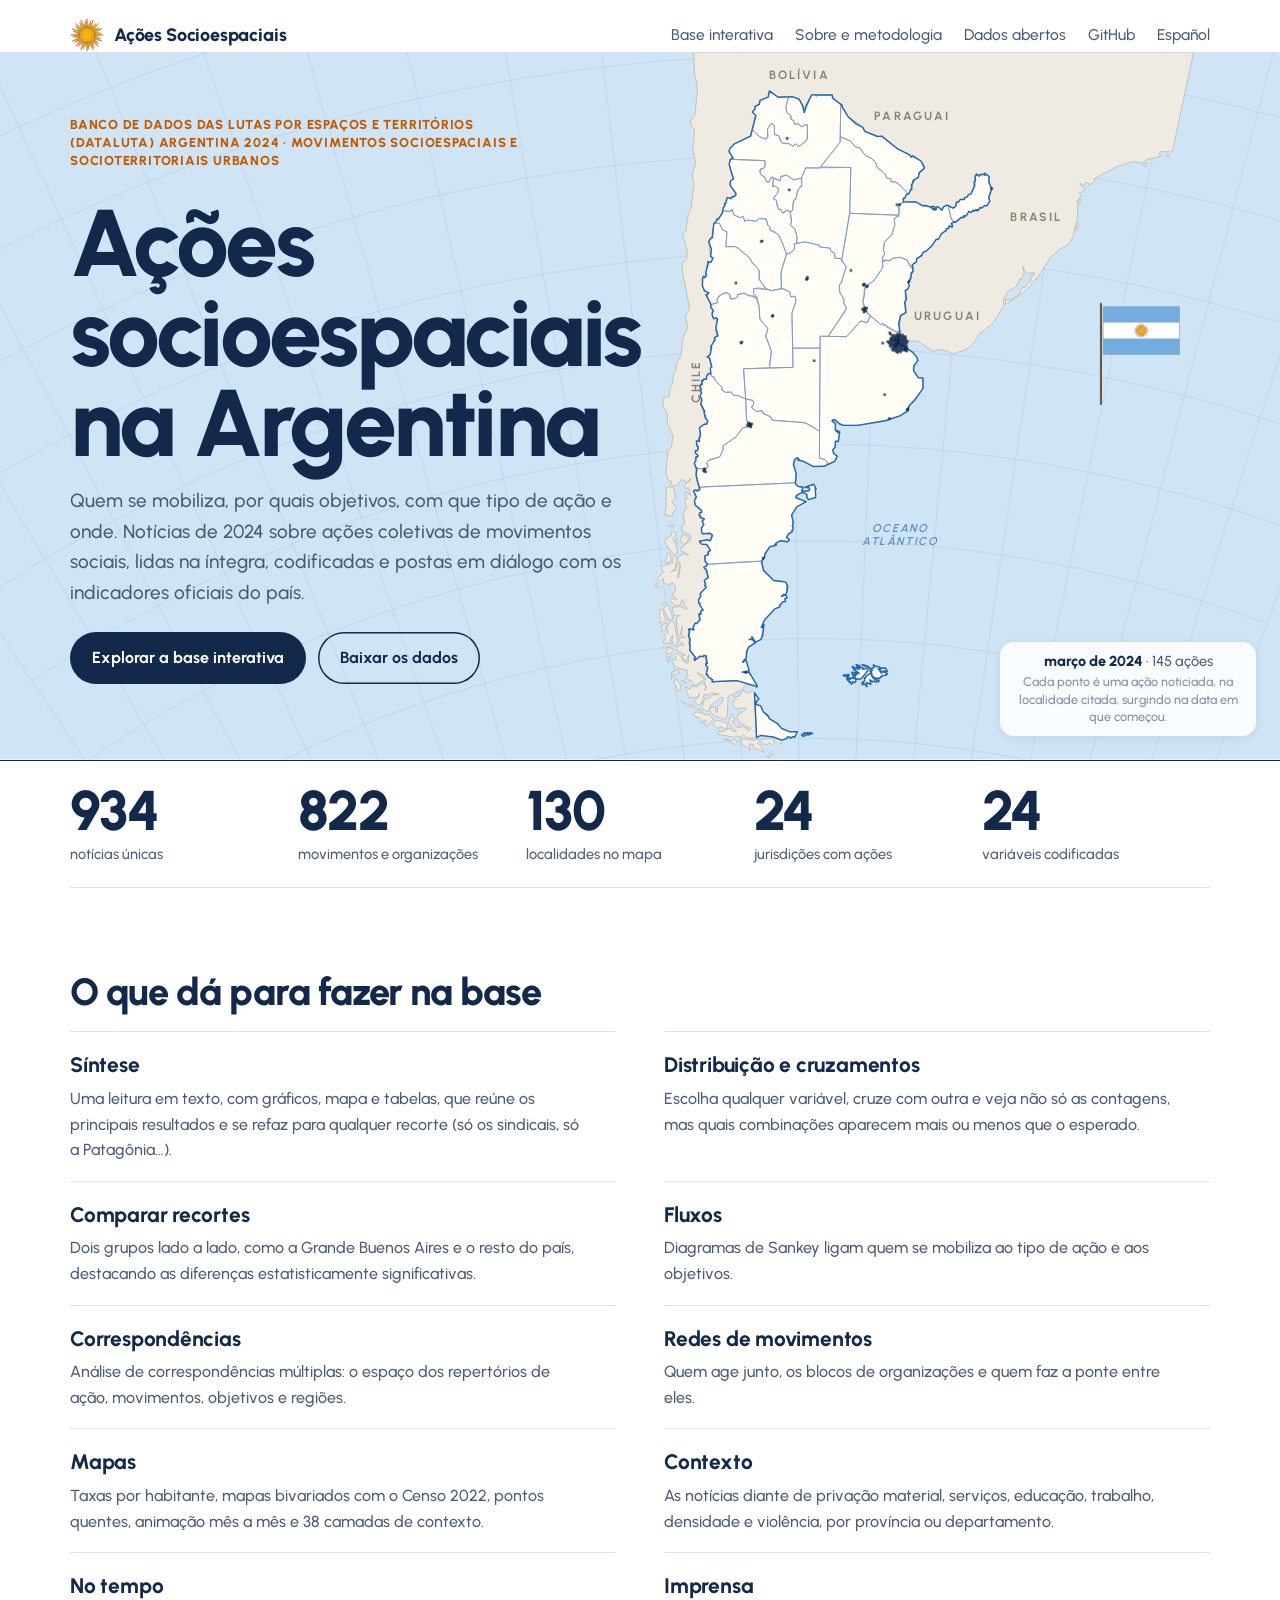
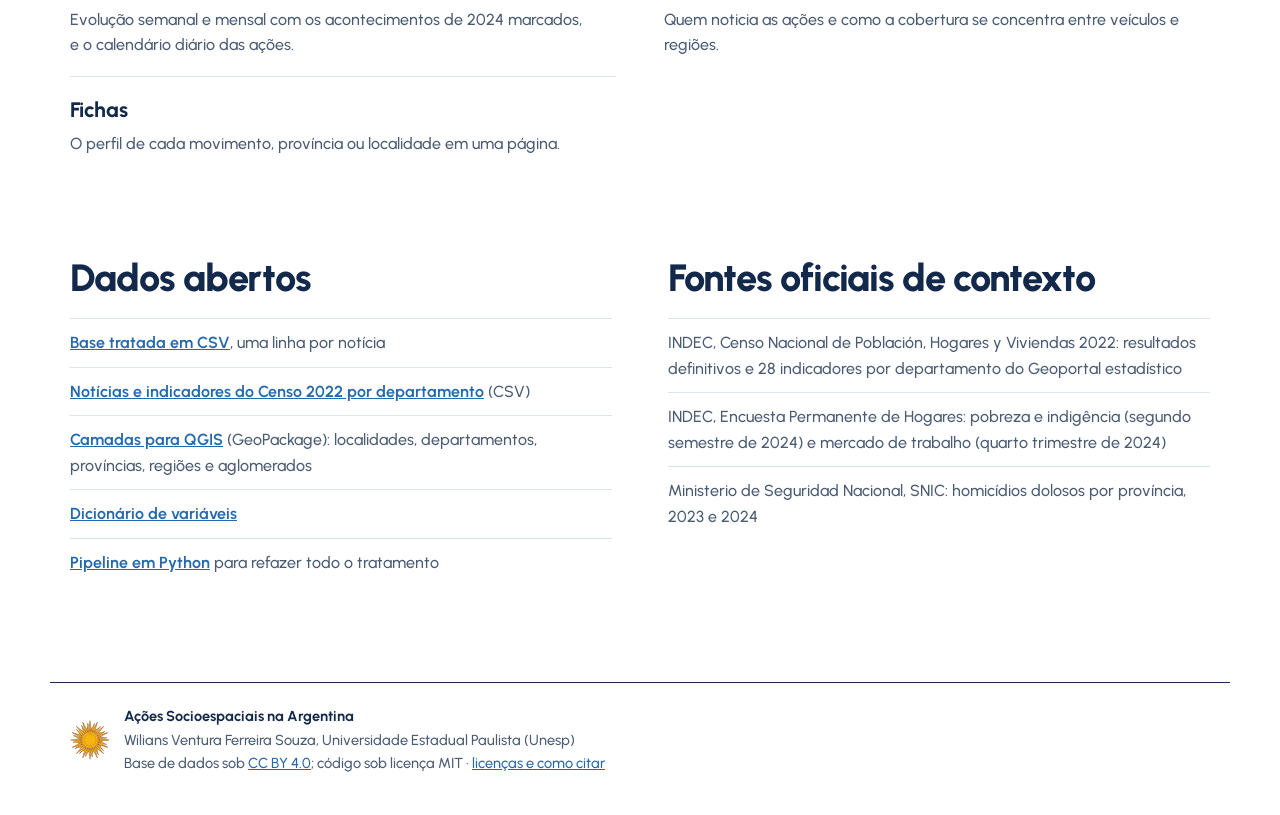
==== index.html @ a336e5ec "Mapa da abertura ocupa todo o cabeçalho da página inicial e perde o gráfico de semanas Co-Authored-B" ====
<!doctype html>
<html lang="pt-BR">
<head>
<meta charset="utf-8">
<meta name="viewport" content="width=device-width, initial-scale=1, viewport-fit=cover">
<title>DATALUTA Argentina 2024 · Ações socioespaciais na Argentina</title>
<link rel="icon" href="data:image/svg+xml,%3Csvg xmlns=%27http://www.w3.org/2000/svg%27 viewBox=%270 0 32 32%27%3E%3Crect width=%2732%27 height=%2732%27 rx=%276%27 fill=%27%2374acdf%27/%3E%3Ccircle cx=%2716%27 cy=%2716%27 r=%277%27 fill=%27%23f6b40e%27 stroke=%27%2385340a%27 stroke-width=%271.5%27/%3E%3C/svg%3E">
<meta name="description" content="Base interativa de notícias sobre ações coletivas de movimentos sociais na Argentina em 2024, com mapas, fluxos, redes e indicadores oficiais do INDEC.">
<meta property="og:title" content="DATALUTA Argentina 2024 · Ações socioespaciais na Argentina">
<meta property="og:description" content="Quem se mobiliza, por quais objetivos, com que tipo de ação e onde: base interativa de notícias de 2024 com mapas e indicadores oficiais.">
<meta property="og:type" content="website">
<link rel="preload" href="assets/fonts/urbanist-latin-wght-normal.woff2" as="font" type="font/woff2" crossorigin>
<link rel="stylesheet" href="assets/css/fontes.css?v=20261030d">
<link rel="stylesheet" href="assets/css/inicio.css?v=20261030d">
<link rel="stylesheet" href="assets/css/mapa-entrada.css?v=20261030d">
<script src="assets/js/mapa-entrada.js?v=20261030d" defer></script>
</head>
<body>
<svg width="0" height="0" style="position:absolute" aria-hidden="true"><symbol id="sol" viewBox="-28 -28 56 56"><g fill="#f6b40e" stroke="#85340a" stroke-width=".6" stroke-linejoin="round"><path d="M-1.69 -12.38L0.00 -27.00L1.69 -12.38ZM3.17 -12.09L10.33 -24.94L6.31 -10.79ZM7.56 -9.96L19.09 -19.09L9.96 -7.56ZM10.79 -6.31L24.94 -10.33L12.09 -3.17ZM12.38 -1.69L27.00 0.00L12.38 1.69ZM12.09 3.17L24.94 10.33L10.79 6.31ZM9.96 7.56L19.09 19.09L7.56 9.96ZM6.31 10.79L10.33 24.94L3.17 12.09ZM1.69 12.38L0.00 27.00L-1.69 12.38ZM-3.17 12.09L-10.33 24.94L-6.31 10.79ZM-7.56 9.96L-19.09 19.09L-9.96 7.56ZM-10.79 6.31L-24.94 10.33L-12.09 3.17ZM-12.38 1.69L-27.00 0.00L-12.38 -1.69ZM-12.09 -3.17L-24.94 -10.33L-10.79 -6.31ZM-9.96 -7.56L-19.09 -19.09L-7.56 -9.96ZM-6.31 -10.79L-10.33 -24.94L-3.17 -12.09Z"/><path d="M1.08 -12.45C0.45 -16.99 6.22 -19.01 6.09 -23.22C6.27 -17.94 2.33 -15.83 3.77 -11.92ZM5.76 -11.09C6.92 -15.53 13.02 -15.18 14.51 -19.12C12.66 -14.17 8.21 -13.73 8.04 -9.57ZM9.57 -8.04C12.33 -11.70 17.84 -9.04 20.72 -12.11C17.12 -8.25 12.84 -9.54 11.09 -5.76ZM11.92 -3.77C15.87 -6.09 19.94 -1.53 23.78 -3.26C18.97 -1.07 15.52 -3.90 12.45 -1.08ZM12.45 1.08C16.99 0.45 19.01 6.22 23.22 6.09C17.94 6.27 15.83 2.33 11.92 3.77ZM11.09 5.76C15.53 6.92 15.18 13.02 19.12 14.51C14.17 12.66 13.73 8.21 9.57 8.04ZM8.04 9.57C11.70 12.33 9.04 17.84 12.11 20.72C8.25 17.12 9.54 12.84 5.76 11.09ZM3.77 11.92C6.09 15.87 1.53 19.94 3.26 23.78C1.07 18.97 3.90 15.52 1.08 12.45ZM-1.08 12.45C-0.45 16.99 -6.22 19.01 -6.09 23.22C-6.27 17.94 -2.33 15.83 -3.77 11.92ZM-5.76 11.09C-6.92 15.53 -13.02 15.18 -14.51 19.12C-12.66 14.17 -8.21 13.73 -8.04 9.57ZM-9.57 8.04C-12.33 11.70 -17.84 9.04 -20.72 12.11C-17.12 8.25 -12.84 9.54 -11.09 5.76ZM-11.92 3.77C-15.87 6.09 -19.94 1.53 -23.78 3.26C-18.97 1.07 -15.52 3.90 -12.45 1.08ZM-12.45 -1.08C-16.99 -0.45 -19.01 -6.22 -23.22 -6.09C-17.94 -6.27 -15.83 -2.33 -11.92 -3.77ZM-11.09 -5.76C-15.53 -6.92 -15.18 -13.02 -19.12 -14.51C-14.17 -12.66 -13.73 -8.21 -9.57 -8.04ZM-8.04 -9.57C-11.70 -12.33 -9.04 -17.84 -12.11 -20.72C-8.25 -17.12 -9.54 -12.84 -5.76 -11.09ZM-3.77 -11.92C-6.09 -15.87 -1.53 -19.94 -3.26 -23.78C-1.07 -18.97 -3.90 -15.52 -1.08 -12.45Z"/><circle r="11.5"/></g><circle r="8.4" fill="none" stroke="#85340a" stroke-width=".5" opacity=".55"/></symbol></svg>

<nav class="topo" aria-label="Navegação principal">
  <a class="marca" href="./"><svg viewBox="-28 -28 56 56" aria-hidden="true"><use href="#sol" x="-28" y="-28" width="56" height="56"/></svg><span>Ações Socioespaciais</span></a>
  <div class="links">
    <a href="base/">Base interativa</a>
    <a href="sobre/">Sobre e metodologia</a>
    <a href="#dados">Dados abertos</a>
    <a href="https://github.com/wiliansventura98-collab/site-acoes">GitHub</a>
    <a href="es/" hreflang="es" lang="es">Español</a>
  </div>
</nav>

<header class="abertura">
 <div class="abertura-in">
  <div class="abertura-txt">
    <p class="kicker-dl">Banco de Dados das Lutas por Espaços e Territórios (DATALUTA) Argentina 2024 · Movimentos Socioespaciais e Socioterritoriais Urbanos</p>
    <h1>Ações socioespaciais na Argentina</h1>
    <p class="lede">Quem se mobiliza, por quais objetivos, com que tipo de ação e onde. Notícias de 2024 sobre ações coletivas de movimentos sociais, lidas na íntegra, codificadas e postas em diálogo com os indicadores oficiais do país.</p>
    <div class="acoes">
      <a class="cta" href="base/">Explorar a base interativa</a>
      <a class="cta sec" href="#dados">Baixar os dados</a>
    </div>
  </div>
  <figure class="mapa-entrada" data-entrada="dados/entrada.json" data-duracao="8000" data-fundo>
    <figcaption>Cada ponto é uma ação noticiada, na localidade citada, surgindo na data em que começou.</figcaption>
  </figure>
 </div>
</header>

<main>
  <section class="numeros" aria-label="A base em números">
    <div><b data-k="unicas">934</b><span>notícias únicas</span></div>
    <div><b data-k="movimentos">822</b><span>movimentos e organizações</span></div>
    <div><b data-k="localidades">130</b><span>localidades no mapa</span></div>
    <div><b data-k="provincias">24</b><span>jurisdições com ações</span></div>
    <div><b data-k="variaveis">22</b><span>variáveis codificadas</span></div>
  </section>

  <section class="recursos">
    <h2>O que dá para fazer na base</h2>
    <ul>
      <li><a href="base/#sintese">Síntese</a><p>Uma leitura em texto, com gráficos, mapa e tabelas, que reúne os principais resultados e se refaz para qualquer recorte (só os sindicais, só a Patagônia…).</p></li>
      <li><a href="base/#distribuicao">Distribuição e cruzamentos</a><p>Escolha qualquer variável, cruze com outra e veja não só as contagens, mas quais combinações aparecem mais ou menos que o esperado.</p></li>
      <li><a href="base/#comparar">Comparar recortes</a><p>Dois grupos lado a lado, como a Grande Buenos Aires e o resto do país, destacando as diferenças estatisticamente significativas.</p></li>
      <li><a href="base/#fluxos">Fluxos</a><p>Diagramas de Sankey ligam quem se mobiliza ao tipo de ação e aos objetivos.</p></li>
      <li><a href="base/#correspondencias">Correspondências</a><p>Análise de correspondências múltiplas: o espaço dos repertórios de ação, movimentos, objetivos e regiões.</p></li>
      <li><a href="base/#redes">Redes de movimentos</a><p>Quem age junto, os blocos de organizações e quem faz a ponte entre eles.</p></li>
      <li><a href="base/#mapa">Mapas</a><p>Taxas por habitante, mapas bivariados com o Censo 2022, pontos quentes, animação mês a mês e 38 camadas de contexto.</p></li>
      <li><a href="base/#contexto">Contexto</a><p>As notícias diante de privação material, serviços, educação, trabalho, densidade e violência, por província ou departamento.</p></li>
      <li><a href="base/#tempo">No tempo</a><p>Evolução semanal e mensal com os acontecimentos de 2024 marcados, e o calendário diário das ações.</p></li>
      <li><a href="base/#imprensa">Imprensa</a><p>Quem noticia as ações e como a cobertura se concentra entre veículos e regiões.</p></li>
      <li><a href="base/#fichas">Fichas</a><p>O perfil de cada movimento, província ou localidade em uma página.</p></li>
    </ul>
  </section>

  <section class="duas" id="dados">
    <div>
      <h2>Dados abertos</h2>
      <ul class="lista">
        <li><a href="dados/acoes_2024.csv">Base tratada em CSV</a>, uma linha por notícia</li>
        <li><a href="dados/contexto_censo2022_departamentos.csv">Notícias e indicadores do Censo 2022 por departamento</a> (CSV)</li>
        <li><a href="dados/camadas/acoes_2024.gpkg">Camadas para QGIS</a> (GeoPackage): localidades, departamentos, províncias, regiões e aglomerados</li>
        <li><a href="https://github.com/wiliansventura98-collab/site-acoes/blob/main/dados/dicionario.md">Dicionário de variáveis</a></li>
        <li><a href="https://github.com/wiliansventura98-collab/site-acoes/tree/main/pipeline">Pipeline em Python</a> para refazer todo o tratamento</li>
      </ul>
    </div>
    <div>
      <h2>Fontes oficiais de contexto</h2>
      <ul class="lista">
        <li>INDEC, Censo Nacional de Población, Hogares y Viviendas 2022: resultados definitivos e 28 indicadores por departamento do Geoportal estadístico</li>
        <li>INDEC, Encuesta Permanente de Hogares: pobreza e indigência (segundo semestre de 2024) e mercado de trabalho (quarto trimestre de 2024)</li>
        <li>Ministerio de Seguridad Nacional, SNIC: homicídios dolosos por província, 2023 e 2024</li>
      </ul>
    </div>
  </section>
</main>

<footer class="rodape">
  <svg viewBox="-28 -28 56 56" aria-hidden="true"><use href="#sol" x="-28" y="-28" width="56" height="56"/></svg>
  <p><b>Ações Socioespaciais na Argentina</b><br>Wilians Ventura Ferreira Souza, Universidade Estadual Paulista (Unesp)<br>Base de dados sob <a href="https://creativecommons.org/licenses/by/4.0/deed.pt-br" rel="license">CC BY 4.0</a>; código sob licença MIT · <a href="https://github.com/wiliansventura98-collab/site-acoes/blob/main/LICENCAS.md">licenças e como citar</a></p>
</footer>
<script>
fetch('dados/resumo.json',{cache:'no-cache'}).then(r=>r.ok?r.json():null).then(d=>{ if(!d) return;
  document.querySelectorAll('[data-k]').forEach(b=>{ const v=d[b.dataset.k]; if(v!=null) b.textContent=Number(v).toLocaleString('pt-BR'); }); }).catch(()=>{});
</script>
</body>
</html>
---- assets/css/fontes.css ----
/* Urbanist (Corey Hu, 2021), variável em peso (100–900). SIL Open Font License 1.1: assets/fonts/OFL-Urbanist.txt */
@font-face{font-family:"Urbanist";font-style:normal;font-display:swap;font-weight:100 900;
  src:url(../fonts/urbanist-latin-wght-normal.woff2) format("woff2-variations"),url(../fonts/urbanist-latin-wght-normal.woff2) format("woff2");
  unicode-range:U+0000-00FF,U+0131,U+0152-0153,U+02BB-02BC,U+02C6,U+02DA,U+02DC,U+0304,U+0308,U+0329,U+2000-206F,U+20AC,U+2122,U+2191,U+2193,U+2212,U+2215,U+FEFF,U+FFFD}
@font-face{font-family:"Urbanist";font-style:normal;font-display:swap;font-weight:100 900;
  src:url(../fonts/urbanist-latin-ext-wght-normal.woff2) format("woff2-variations"),url(../fonts/urbanist-latin-ext-wght-normal.woff2) format("woff2");
  unicode-range:U+0100-02BA,U+02BD-02C5,U+02C7-02CC,U+02CE-02D7,U+02DD-02FF,U+0304,U+0308,U+0329,U+1D00-1DBF,U+1E00-1E9F,U+1EF2-1EFF,U+2020,U+20A0-20AB,U+20AD-20C0,U+2113,U+2C60-2C7F,U+A720-A7FF}
---- assets/css/inicio.css ----
/* Página inicial · Ações Socioespaciais na Argentina
   Fundo branco, tipografia Urbanist e um mapa animado das ações
   (assets/js/mapa-entrada.js), que se preenche ao longo de 2024. */
:root{
  --papel:#ffffff; --nevoa:#f1f6fb; --tinta:#13294b; --tinta-2:#4a5b74; --tinta-3:#7c8aa0; --regua:#dbe5ef;
  --celeste:#6cace4; --celeste-f:#2569ad; --sol:#f2a900;
  --f:"Urbanist","Helvetica Neue",Arial,sans-serif;
  color-scheme:light;
}
*{box-sizing:border-box}
body{margin:0;background:var(--papel);color:var(--tinta);font-family:var(--f);font-size:17.5px;line-height:1.6;font-weight:500;-webkit-font-smoothing:antialiased}
a{color:var(--celeste-f)}
a:focus-visible{outline:2px solid var(--celeste-f);outline-offset:3px;border-radius:2px}
.lim{max-width:1180px;margin:0 auto}

/* navegação */
.topo{max-width:1180px;margin:0 auto;display:flex;flex-wrap:wrap;gap:10px 28px;align-items:center;justify-content:space-between;
  padding:18px max(20px,env(safe-area-inset-right,0px)) 0 max(20px,env(safe-area-inset-left,0px))}
.marca{display:flex;align-items:center;gap:10px;text-decoration:none;color:var(--tinta);font-weight:800;font-size:18px;letter-spacing:-.01em}
.marca svg{width:34px;height:34px}
.links{display:flex;gap:22px;font-size:15.5px}
.links a{color:var(--tinta-2);text-decoration:none;font-weight:500}
.links a:hover{color:var(--tinta);text-decoration:underline;text-underline-offset:4px;text-decoration-color:var(--celeste)}

/* abertura: título-cartaz e o mapa animado */
.abertura{position:relative;overflow:hidden;border-bottom:1px solid var(--tinta)}
.abertura-in{max-width:1180px;margin:0 auto;padding:clamp(28px,5vw,64px) max(20px,env(safe-area-inset-right,0px)) clamp(24px,3vw,36px) max(20px,env(safe-area-inset-left,0px));display:grid;grid-template-columns:minmax(0,1fr) auto;gap:clamp(24px,4vw,64px);align-items:center}
.abertura-txt{display:grid;gap:18px;justify-items:start;min-width:0}
.abertura .mapa-entrada{--me-altura:clamp(420px,46vw,580px)}
@media (min-width:1200px){
  .abertura{min-height:clamp(660px,50vw,800px);display:grid;align-items:center}
  .abertura-in{grid-template-columns:minmax(0,1fr);width:100%;box-sizing:border-box}
  .abertura-txt{position:relative;z-index:1;max-width:min(580px,44vw);padding-bottom:40px}
  .abertura-txt .kicker-dl{text-shadow:0 0 6px #cfe4f5}
}
@media (max-width:820px){.abertura-in{grid-template-columns:1fr}.abertura .mapa-entrada{--me-altura:min(470px,110vw)}}
h1{margin:0;font-weight:800;font-size:clamp(46px,7.4vw,104px);line-height:.95;letter-spacing:-.03em;max-width:13ch;text-wrap:balance;color:var(--tinta)}
.lede{margin:0;max-width:56ch;font-size:clamp(17px,1.6vw,19px);color:var(--tinta-2)}
.acoes{display:flex;flex-wrap:wrap;gap:12px;margin-top:6px}
.cta{display:inline-flex;align-items:center;text-decoration:none;font-weight:700;font-size:16px;padding:13px 22px;border-radius:999px;background:var(--tinta);color:#fff}
.cta:hover{background:var(--celeste-f)}
.cta.sec{background:transparent;color:var(--tinta);box-shadow:inset 0 0 0 1.5px var(--tinta)}
.cta.sec:hover{background:var(--nevoa)}
svg.marcha{display:block;width:100%;height:clamp(220px,26vw,380px);margin-top:clamp(8px,2vw,24px)}
@media (prefers-reduced-motion:no-preference){
  svg.marcha .fileira{opacity:0}
  svg.marcha.pronta .fileira{animation:entra 1.6s cubic-bezier(.2,.7,.2,1) forwards}
  svg.marcha.pronta .f1{animation-delay:.12s} svg.marcha.pronta .f2{animation-delay:.24s}
  @keyframes entra{from{opacity:0;transform:translateX(-46px)}to{opacity:1;transform:none}}
}

main{max-width:1180px;margin:0 auto;padding:0 max(20px,env(safe-area-inset-right,0px)) 40px max(20px,env(safe-area-inset-left,0px))}
.numeros{display:grid;grid-template-columns:repeat(5,minmax(0,1fr));gap:0;border-bottom:1px solid var(--regua)}
.numeros div{padding:22px 16px 20px 0}
.numeros b{display:block;font-weight:800;letter-spacing:-.03em;font-size:clamp(38px,4.6vw,56px);line-height:1;font-variant-numeric:tabular-nums lining-nums}
.numeros span{font-size:14.5px;color:var(--tinta-2)}
@media (max-width:820px){.numeros{grid-template-columns:repeat(2,minmax(0,1fr))}.numeros div{padding:16px 12px 12px 0}.numeros div:last-child{grid-column:1/-1}.numeros span{line-height:1.3;display:block}}
.legenda-marcha{font-size:13.5px;color:var(--tinta-3);margin:12px 0 0;max-width:80ch}

h2{font-weight:800;font-size:clamp(28px,3.2vw,38px);line-height:1.1;margin:0 0 18px;letter-spacing:-.025em}
.recursos{padding-top:clamp(48px,7vw,84px)}
.recursos ul{list-style:none;margin:0;padding:0;display:grid;grid-template-columns:repeat(2,minmax(0,1fr));column-gap:48px}
@media (max-width:760px){.recursos ul{grid-template-columns:1fr}}
.recursos li{border-top:1px solid var(--regua);padding:16px 0 18px}
.recursos li a{font-weight:750;font-size:21px;letter-spacing:-.01em;color:var(--tinta);text-decoration:none}
.recursos li a:hover{color:var(--celeste-f);text-decoration:underline;text-decoration-thickness:2px;text-underline-offset:5px;text-decoration-color:var(--celeste)}
.recursos li p{margin:4px 0 0;color:var(--tinta-2);font-size:16px;max-width:52ch}

.duas{display:grid;grid-template-columns:repeat(auto-fit,minmax(320px,1fr));gap:40px 56px;padding-top:clamp(48px,7vw,84px)}
.lista{margin:0;padding:0;list-style:none;display:grid;gap:0;font-size:16px;color:var(--tinta-2)}
.lista li{border-top:1px solid var(--regua);padding:11px 0}
.lista a{font-weight:650}

.rodape{max-width:1180px;margin:56px auto 0;display:flex;gap:14px;align-items:center;font-size:14.5px;color:var(--tinta-2);
  border-top:1px solid var(--tinta);padding:22px max(20px,env(safe-area-inset-right,0px)) 40px max(20px,env(safe-area-inset-left,0px))}
.rodape svg{width:40px;height:40px;flex:none}
.rodape p{margin:0}
.rodape b{color:var(--tinta)}

.kicker-dl{margin:0 0 10px;font-size:13px;font-weight:800;letter-spacing:.06em;text-transform:uppercase;color:#c45a00;max-width:60ch;line-height:1.4}
@media (max-width:640px){.links{flex-wrap:wrap;gap:4px 16px;font-size:14.5px}}
---- assets/css/mapa-entrada.css ----
/* Mapa animado da abertura (assets/js/mapa-entrada.js): página inicial e base interativa */
.mapa-entrada{margin:0;display:grid;gap:6px;justify-items:center;min-width:0}
.mapa-entrada .me-mapa{display:block;height:var(--me-altura,560px);width:auto;max-width:100%;overflow:visible}
.me-mar{fill:#cfe4f5}
.me-grade{fill:none;stroke:#b4d2ec;stroke-width:1}
.me-viz{fill:#efebe2;stroke:#b9b3a6;stroke-width:1;stroke-linejoin:round}
.me-terra path{fill:#fffdf6;stroke:none}
.me-divisas path{fill:none;stroke:#7f9dbd;stroke-width:1.25;stroke-linejoin:round}
.me-contorno{fill:none;stroke:#2569ad;stroke-width:2;stroke-linejoin:round}
.me-moldura{fill:none;stroke:#b9cde0;stroke-width:1.2}
.me-rot{font:700 17px "Urbanist","Helvetica Neue",Arial,sans-serif;letter-spacing:.18em;fill:#8a8476}
.me-oceano{font-style:italic;font-weight:600;font-size:16px;letter-spacing:.14em;fill:#5f8fbd}
.me-mastro{stroke:#6b5a43;stroke-width:3;stroke-linecap:round}
.me-bandeira-borda{fill:none;stroke:#8aa4bf;stroke-width:1}
.me-pontos circle{fill:#13294b;fill-opacity:.82}
.me-flash circle{fill:none;stroke:#f2a900;stroke-width:1.6}
@media (prefers-reduced-motion:no-preference){
  .me-pontos circle.nasce{transform-box:fill-box;transform-origin:center;animation:me-nasce .7s cubic-bezier(.2,.8,.25,1) both}
  .me-flash circle.onda{transform-box:fill-box;transform-origin:center;animation:me-onda .9s ease-out forwards}
  @keyframes me-nasce{0%{transform:scale(0);fill:#f2a900;fill-opacity:1}45%{transform:scale(1.9);fill:#f2a900;fill-opacity:1}100%{transform:scale(1)}}
  @keyframes me-onda{from{transform:scale(1);opacity:.95}to{transform:scale(5.5);opacity:0}}
}
.me-leg{display:flex;flex-wrap:wrap;align-items:baseline;justify-content:center;gap:4px 12px;width:min(100%,360px);min-height:2.6em}
.me-cont{margin:0;font-size:14.5px;line-height:1.35;color:#4a5b74;text-align:center;font-variant-numeric:tabular-nums}
.me-cont b{color:#13294b;font-weight:800}
.me-rever{font:inherit;font-size:13px;font-weight:700;color:#2569ad;background:none;border:0;padding:2px 4px;cursor:pointer;border-radius:4px}
.me-rever:hover{text-decoration:underline;text-underline-offset:3px}
.me-rever:focus-visible{outline:2px solid #2569ad;outline-offset:2px}
.mapa-entrada figcaption{font-size:12.5px;line-height:1.4;color:#7c8aa0;text-align:center;max-width:36ch}

/* modo fundo: o mapa ocupa todo o cabeçalho, atrás do texto (telas a partir de 1200 px; ver data-fundo) */
.mapa-entrada.me-fundo{position:absolute;inset:0;display:block;z-index:0}
.me-fundo .me-mapa{width:100%;height:100%;max-width:none}
.me-fundo .me-moldura,.me-fundo .me-rot-pacifico{display:none}
.me-fundo .me-leg{position:absolute;right:24px;bottom:24px;width:auto;max-width:260px;
  flex-direction:column;align-items:center;gap:2px;background:rgba(255,255,255,.88);border-radius:14px;padding:10px 16px;box-shadow:0 2px 10px rgba(19,41,75,.08)}
.me-fundo figcaption{max-width:32ch}
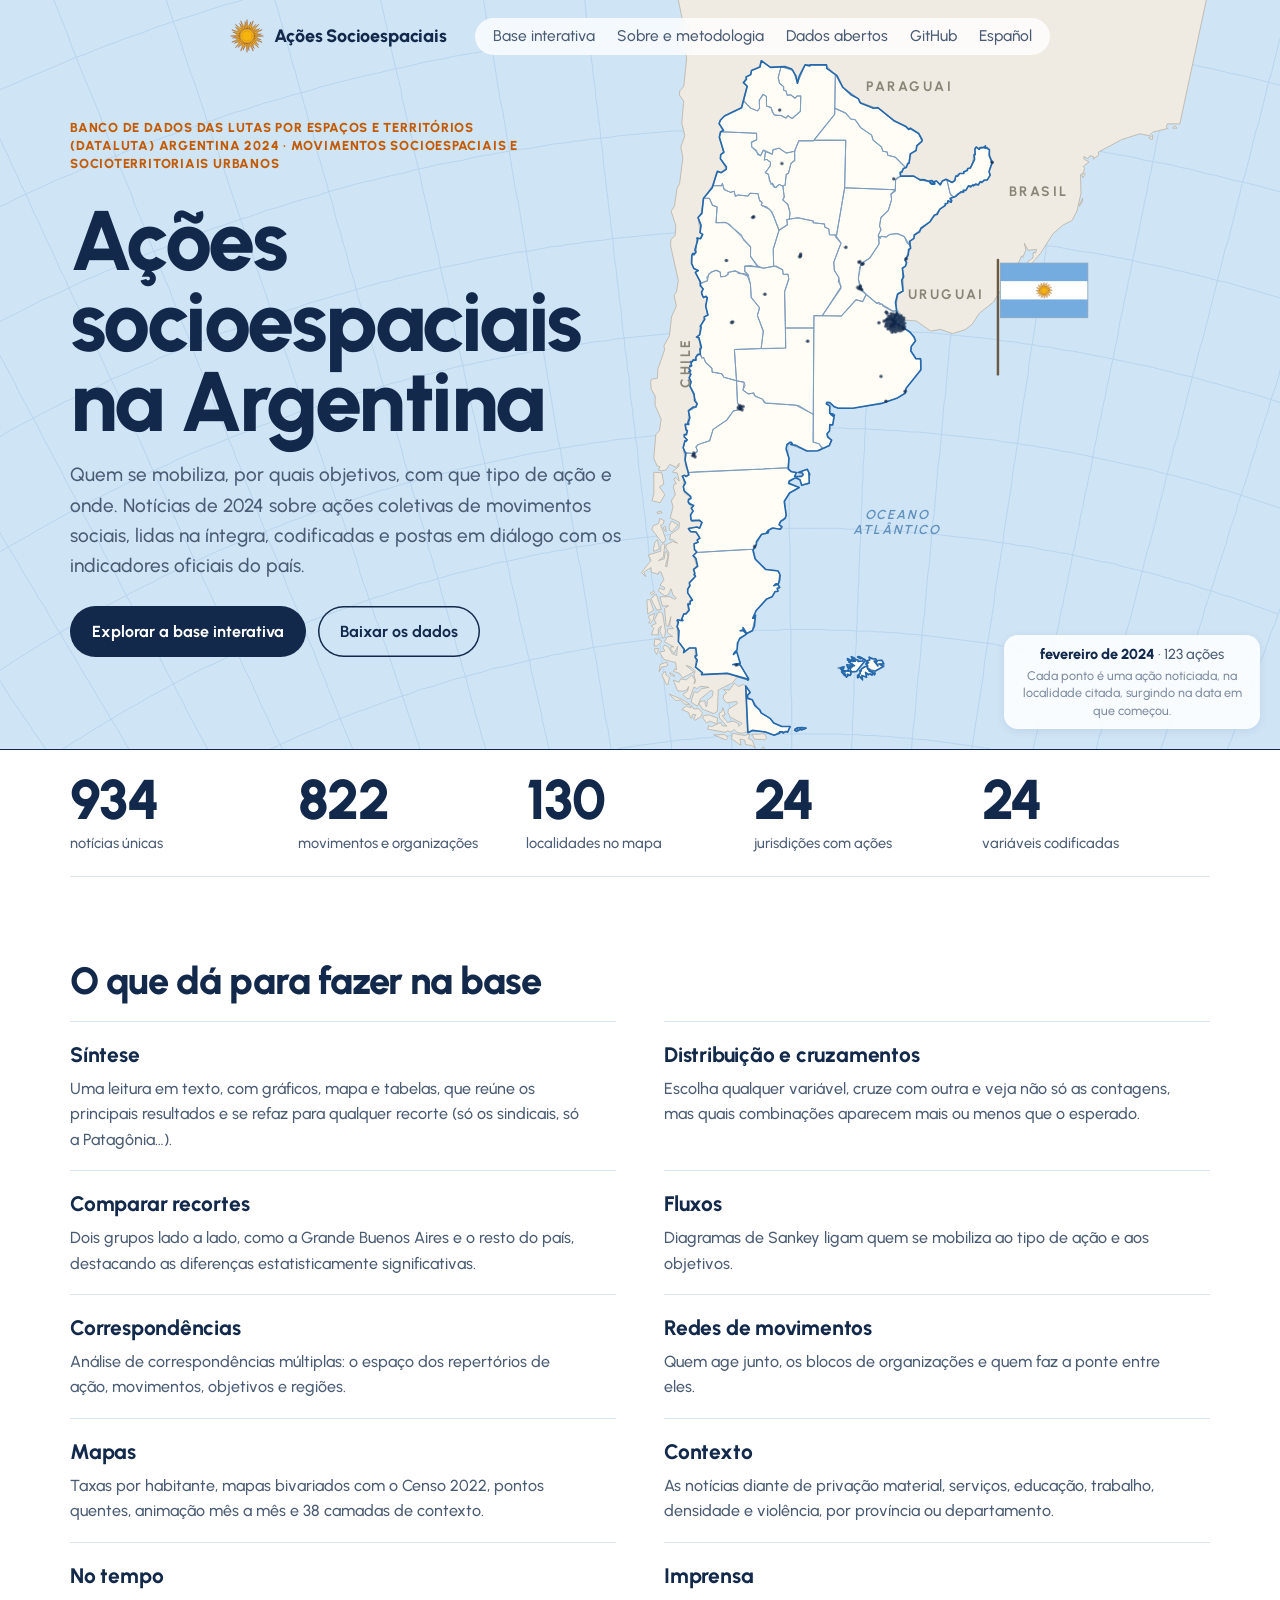
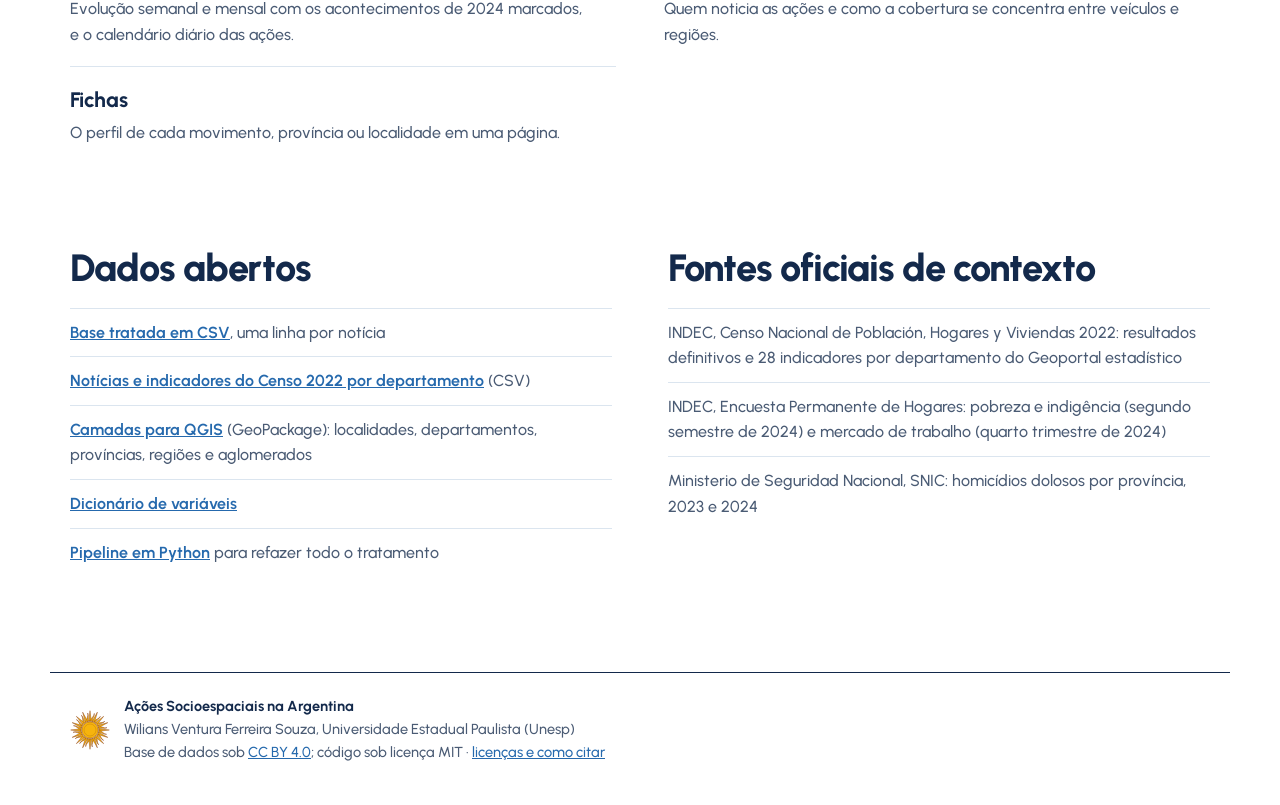
==== commit 9beb5e76: "Mapa da abertura cobre todo o cabeçalho (menu incluído) em qualquer largura de tela Co-Authored-By: " ====
--- a/index.html
+++ b/index.html
@@ -10,14 +10,17 @@
 <meta property="og:description" content="Quem se mobiliza, por quais objetivos, com que tipo de ação e onde: base interativa de notícias de 2024 com mapas e indicadores oficiais.">
 <meta property="og:type" content="website">
 <link rel="preload" href="assets/fonts/urbanist-latin-wght-normal.woff2" as="font" type="font/woff2" crossorigin>
-<link rel="stylesheet" href="assets/css/fontes.css?v=20261030d">
-<link rel="stylesheet" href="assets/css/inicio.css?v=20261030d">
-<link rel="stylesheet" href="assets/css/mapa-entrada.css?v=20261030d">
-<script src="assets/js/mapa-entrada.js?v=20261030d" defer></script>
+<link rel="stylesheet" href="assets/css/fontes.css?v=20261030e">
+<link rel="stylesheet" href="assets/css/inicio.css?v=20261030e">
+<link rel="stylesheet" href="assets/css/mapa-entrada.css?v=20261030e">
+<script src="assets/js/mapa-entrada.js?v=20261030e" defer></script>
 </head>
 <body>
 <svg width="0" height="0" style="position:absolute" aria-hidden="true"><symbol id="sol" viewBox="-28 -28 56 56"><g fill="#f6b40e" stroke="#85340a" stroke-width=".6" stroke-linejoin="round"><path d="M-1.69 -12.38L0.00 -27.00L1.69 -12.38ZM3.17 -12.09L10.33 -24.94L6.31 -10.79ZM7.56 -9.96L19.09 -19.09L9.96 -7.56ZM10.79 -6.31L24.94 -10.33L12.09 -3.17ZM12.38 -1.69L27.00 0.00L12.38 1.69ZM12.09 3.17L24.94 10.33L10.79 6.31ZM9.96 7.56L19.09 19.09L7.56 9.96ZM6.31 10.79L10.33 24.94L3.17 12.09ZM1.69 12.38L0.00 27.00L-1.69 12.38ZM-3.17 12.09L-10.33 24.94L-6.31 10.79ZM-7.56 9.96L-19.09 19.09L-9.96 7.56ZM-10.79 6.31L-24.94 10.33L-12.09 3.17ZM-12.38 1.69L-27.00 0.00L-12.38 -1.69ZM-12.09 -3.17L-24.94 -10.33L-10.79 -6.31ZM-9.96 -7.56L-19.09 -19.09L-7.56 -9.96ZM-6.31 -10.79L-10.33 -24.94L-3.17 -12.09Z"/><path d="M1.08 -12.45C0.45 -16.99 6.22 -19.01 6.09 -23.22C6.27 -17.94 2.33 -15.83 3.77 -11.92ZM5.76 -11.09C6.92 -15.53 13.02 -15.18 14.51 -19.12C12.66 -14.17 8.21 -13.73 8.04 -9.57ZM9.57 -8.04C12.33 -11.70 17.84 -9.04 20.72 -12.11C17.12 -8.25 12.84 -9.54 11.09 -5.76ZM11.92 -3.77C15.87 -6.09 19.94 -1.53 23.78 -3.26C18.97 -1.07 15.52 -3.90 12.45 -1.08ZM12.45 1.08C16.99 0.45 19.01 6.22 23.22 6.09C17.94 6.27 15.83 2.33 11.92 3.77ZM11.09 5.76C15.53 6.92 15.18 13.02 19.12 14.51C14.17 12.66 13.73 8.21 9.57 8.04ZM8.04 9.57C11.70 12.33 9.04 17.84 12.11 20.72C8.25 17.12 9.54 12.84 5.76 11.09ZM3.77 11.92C6.09 15.87 1.53 19.94 3.26 23.78C1.07 18.97 3.90 15.52 1.08 12.45ZM-1.08 12.45C-0.45 16.99 -6.22 19.01 -6.09 23.22C-6.27 17.94 -2.33 15.83 -3.77 11.92ZM-5.76 11.09C-6.92 15.53 -13.02 15.18 -14.51 19.12C-12.66 14.17 -8.21 13.73 -8.04 9.57ZM-9.57 8.04C-12.33 11.70 -17.84 9.04 -20.72 12.11C-17.12 8.25 -12.84 9.54 -11.09 5.76ZM-11.92 3.77C-15.87 6.09 -19.94 1.53 -23.78 3.26C-18.97 1.07 -15.52 3.90 -12.45 1.08ZM-12.45 -1.08C-16.99 -0.45 -19.01 -6.22 -23.22 -6.09C-17.94 -6.27 -15.83 -2.33 -11.92 -3.77ZM-11.09 -5.76C-15.53 -6.92 -15.18 -13.02 -19.12 -14.51C-14.17 -12.66 -13.73 -8.21 -9.57 -8.04ZM-8.04 -9.57C-11.70 -12.33 -9.04 -17.84 -12.11 -20.72C-8.25 -17.12 -9.54 -12.84 -5.76 -11.09ZM-3.77 -11.92C-6.09 -15.87 -1.53 -19.94 -3.26 -23.78C-1.07 -18.97 -3.90 -15.52 -1.08 -12.45Z"/><circle r="11.5"/></g><circle r="8.4" fill="none" stroke="#85340a" stroke-width=".5" opacity=".55"/></symbol></svg>
 
+
+
+<header class="abertura">
 <nav class="topo" aria-label="Navegação principal">
   <a class="marca" href="./"><svg viewBox="-28 -28 56 56" aria-hidden="true"><use href="#sol" x="-28" y="-28" width="56" height="56"/></svg><span>Ações Socioespaciais</span></a>
   <div class="links">
@@ -28,8 +31,6 @@
     <a href="es/" hreflang="es" lang="es">Español</a>
   </div>
 </nav>
-
-<header class="abertura">
  <div class="abertura-in">
   <div class="abertura-txt">
     <p class="kicker-dl">Banco de Dados das Lutas por Espaços e Territórios (DATALUTA) Argentina 2024 · Movimentos Socioespaciais e Socioterritoriais Urbanos</p>
--- a/assets/css/inicio.css
+++ b/assets/css/inicio.css
@@ -27,11 +27,17 @@
 .abertura-in{max-width:1180px;margin:0 auto;padding:clamp(28px,5vw,64px) max(20px,env(safe-area-inset-right,0px)) clamp(24px,3vw,36px) max(20px,env(safe-area-inset-left,0px));display:grid;grid-template-columns:minmax(0,1fr) auto;gap:clamp(24px,4vw,64px);align-items:center}
 .abertura-txt{display:grid;gap:18px;justify-items:start;min-width:0}
 .abertura .mapa-entrada{--me-altura:clamp(420px,46vw,580px)}
-@media (min-width:1200px){
-  .abertura{min-height:clamp(660px,50vw,800px);display:grid;align-items:center}
-  .abertura-in{grid-template-columns:minmax(0,1fr);width:100%;box-sizing:border-box}
-  .abertura-txt{position:relative;z-index:1;max-width:min(580px,44vw);padding-bottom:40px}
-  .abertura-txt .kicker-dl{text-shadow:0 0 6px #cfe4f5}
+/* o mapa animado ocupa todo o cabeçalho (navegação incluída); no celular vai de ponta a ponta, abaixo do texto */
+.abertura{background:#cfe4f5}
+.abertura .topo{position:relative;z-index:2}
+.abertura .links{background:rgba(255,255,255,.78);border-radius:999px;padding:6px 18px;-webkit-backdrop-filter:blur(4px);backdrop-filter:blur(4px)}
+@media (max-width:640px){.abertura .links{background:none;padding:0;backdrop-filter:none;-webkit-backdrop-filter:none}}
+.abertura-txt{position:relative;z-index:1}
+@media (min-width:760px){
+  .abertura{min-height:clamp(620px,54vw,820px);display:flex;flex-direction:column}
+  .abertura-in{flex:1;width:100%;grid-template-columns:minmax(0,1fr);align-content:center}
+  .abertura-txt{max-width:min(580px,50vw);padding-bottom:56px}
+  .abertura h1{font-size:clamp(46px,6.6vw,104px)}
 }
 @media (max-width:820px){.abertura-in{grid-template-columns:1fr}.abertura .mapa-entrada{--me-altura:min(470px,110vw)}}
 h1{margin:0;font-weight:800;font-size:clamp(46px,7.4vw,104px);line-height:.95;letter-spacing:-.03em;max-width:13ch;text-wrap:balance;color:var(--tinta)}
--- a/assets/css/mapa-entrada.css
+++ b/assets/css/mapa-entrada.css
@@ -28,10 +28,20 @@
 .me-rever:focus-visible{outline:2px solid #2569ad;outline-offset:2px}
 .mapa-entrada figcaption{font-size:12.5px;line-height:1.4;color:#7c8aa0;text-align:center;max-width:36ch}
 
-/* modo fundo: o mapa ocupa todo o cabeçalho, atrás do texto (telas a partir de 1200 px; ver data-fundo) */
+/* modo fundo: o mapa ocupa todo o cabeçalho, atrás do texto (data-fundo, telas a partir de 760 px) */
 .mapa-entrada.me-fundo{position:absolute;inset:0;display:block;z-index:0}
 .me-fundo .me-mapa{width:100%;height:100%;max-width:none}
-.me-fundo .me-moldura,.me-fundo .me-rot-pacifico{display:none}
-.me-fundo .me-leg{position:absolute;right:24px;bottom:24px;width:auto;max-width:260px;
+.me-fundo .me-moldura,.me-fundo .me-rot-pacifico,.me-fundo .me-rot-bolivia{display:none}
+.me-fundo .me-leg{position:absolute;right:20px;bottom:20px;width:auto;max-width:260px;
   flex-direction:column;align-items:center;gap:2px;background:rgba(255,255,255,.88);border-radius:14px;padding:10px 16px;box-shadow:0 2px 10px rgba(19,41,75,.08)}
 .me-fundo figcaption{max-width:32ch}
+/* sangria: no celular, o recorte da Argentina vai de uma borda à outra, sem moldura */
+.mapa-entrada.me-sangria{width:calc(100% + 40px);margin:0 -20px}
+.me-sangria .me-mapa{width:100%;height:auto;max-height:640px}
+.me-sangria .me-moldura{display:none}
+.me-sangria .me-leg{padding:0 20px}
+@media (max-width:1099px){
+  .me-fundo .me-leg{left:20px;right:auto;bottom:14px;max-width:none;flex-direction:row;align-items:baseline;gap:4px 12px;background:none;box-shadow:none;padding:0}
+  .me-fundo .me-cont{text-align:left}
+  .me-fundo figcaption{display:none}
+}
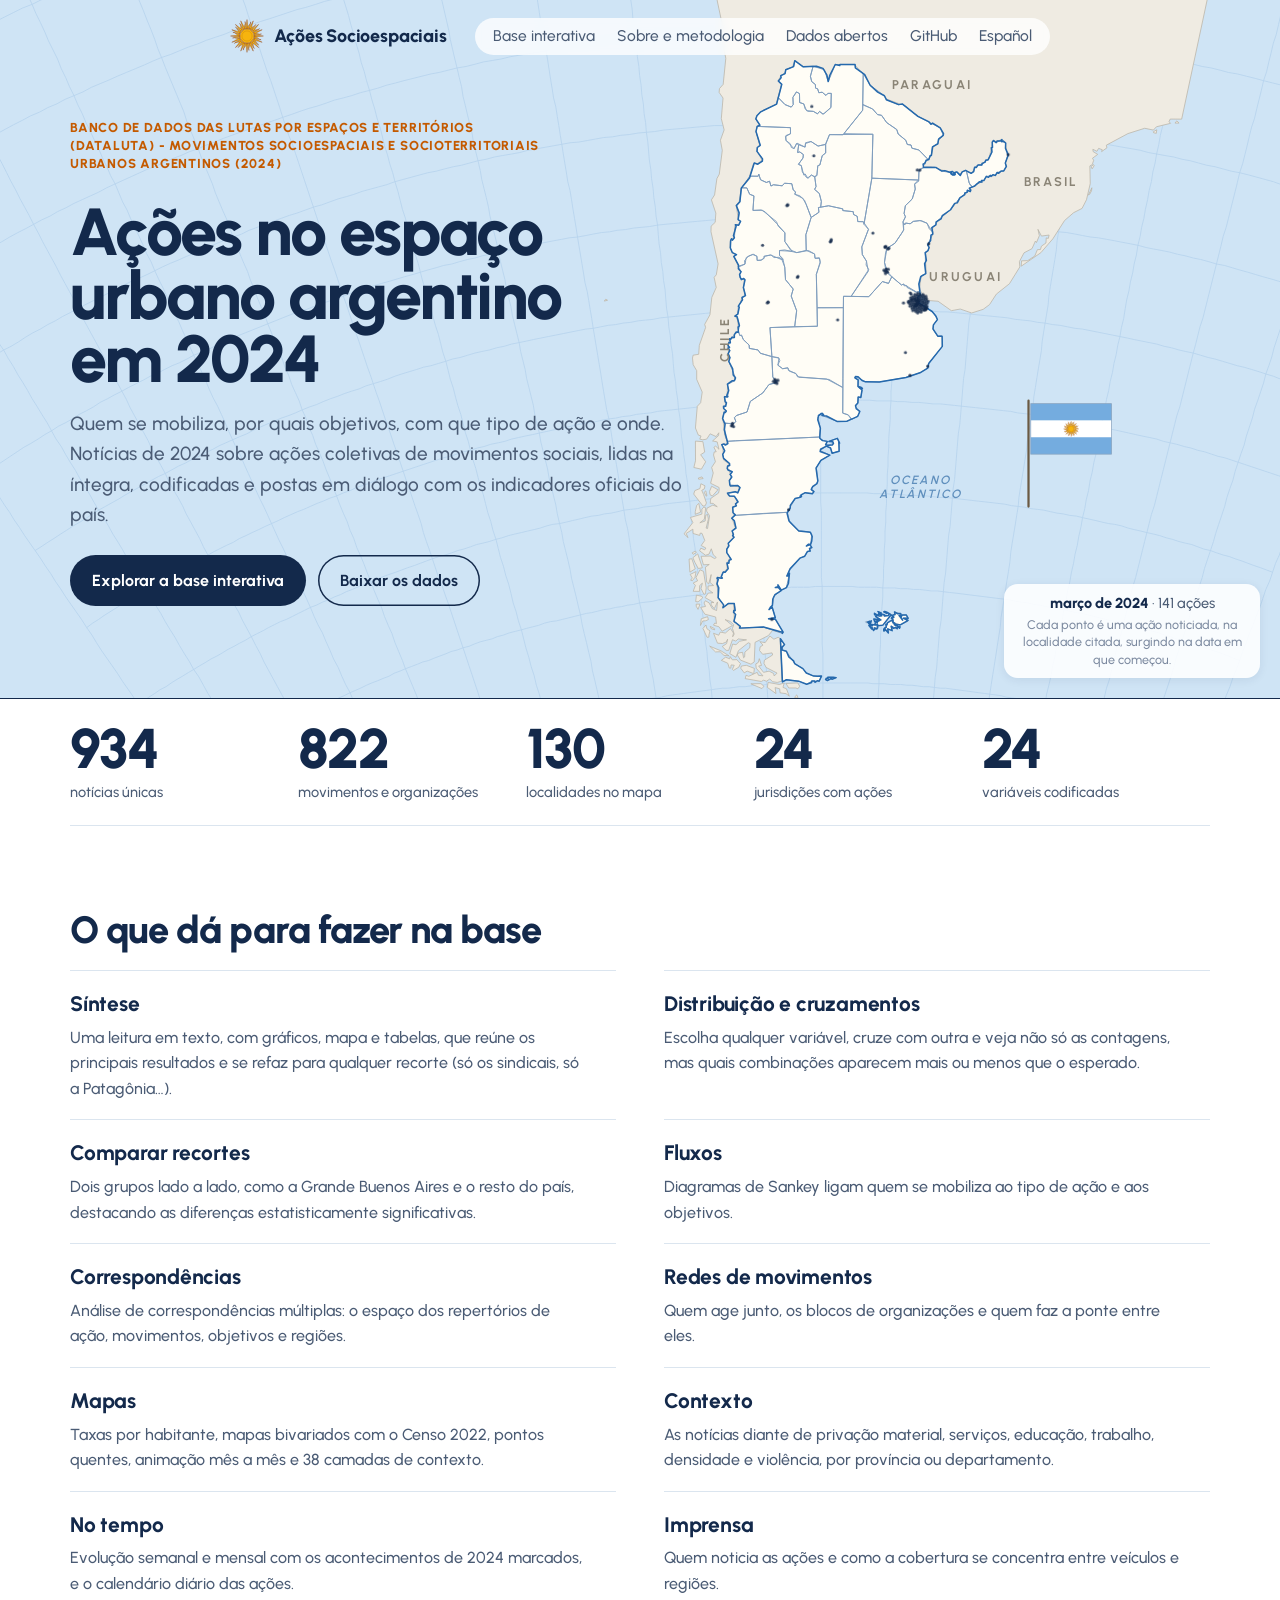
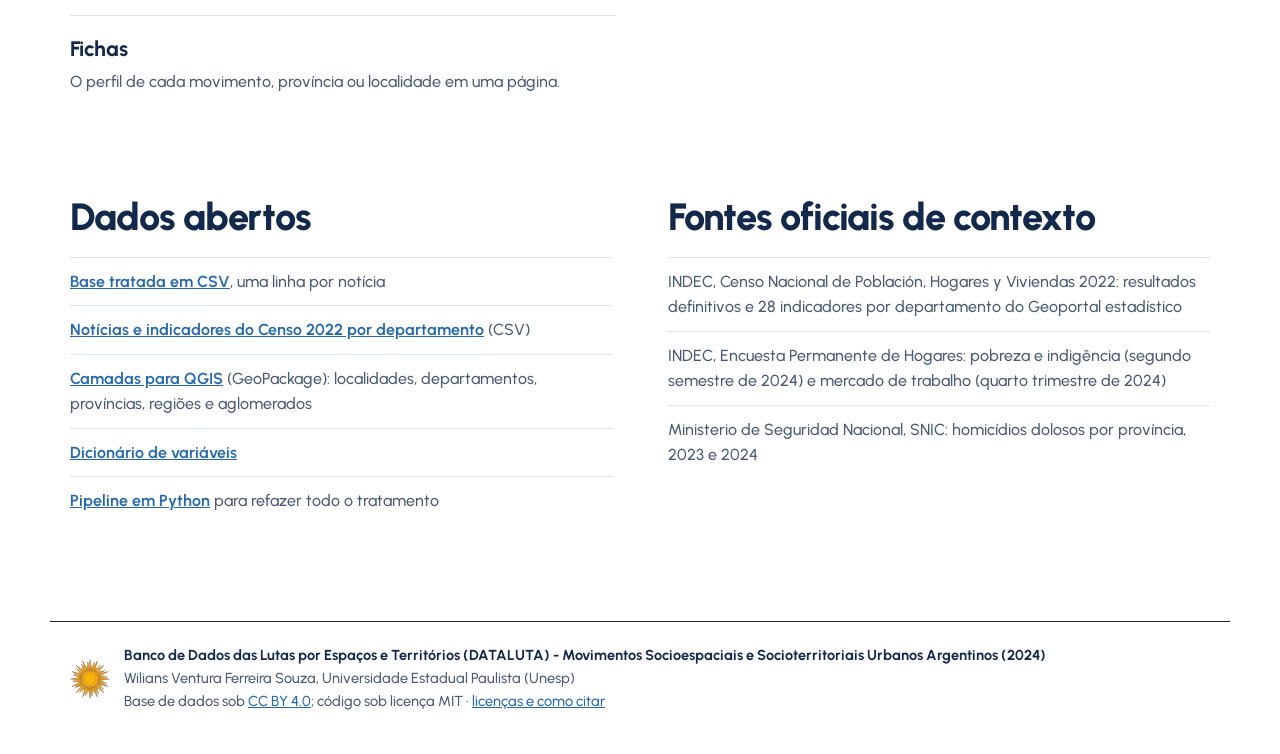
==== commit 2e4a6242: "Novo nome oficial da base, título da página inicial e bandeira reposicionada no mapa Co-Authored-By:" ====
--- a/index.html
+++ b/index.html
@@ -3,17 +3,17 @@
 <head>
 <meta charset="utf-8">
 <meta name="viewport" content="width=device-width, initial-scale=1, viewport-fit=cover">
-<title>DATALUTA Argentina 2024 · Ações socioespaciais na Argentina</title>
+<title>DATALUTA · Ações no espaço urbano argentino em 2024</title>
 <link rel="icon" href="data:image/svg+xml,%3Csvg xmlns=%27http://www.w3.org/2000/svg%27 viewBox=%270 0 32 32%27%3E%3Crect width=%2732%27 height=%2732%27 rx=%276%27 fill=%27%2374acdf%27/%3E%3Ccircle cx=%2716%27 cy=%2716%27 r=%277%27 fill=%27%23f6b40e%27 stroke=%27%2385340a%27 stroke-width=%271.5%27/%3E%3C/svg%3E">
 <meta name="description" content="Base interativa de notícias sobre ações coletivas de movimentos sociais na Argentina em 2024, com mapas, fluxos, redes e indicadores oficiais do INDEC.">
-<meta property="og:title" content="DATALUTA Argentina 2024 · Ações socioespaciais na Argentina">
+<meta property="og:title" content="DATALUTA · Ações no espaço urbano argentino em 2024">
 <meta property="og:description" content="Quem se mobiliza, por quais objetivos, com que tipo de ação e onde: base interativa de notícias de 2024 com mapas e indicadores oficiais.">
 <meta property="og:type" content="website">
 <link rel="preload" href="assets/fonts/urbanist-latin-wght-normal.woff2" as="font" type="font/woff2" crossorigin>
-<link rel="stylesheet" href="assets/css/fontes.css?v=20261030e">
-<link rel="stylesheet" href="assets/css/inicio.css?v=20261030e">
-<link rel="stylesheet" href="assets/css/mapa-entrada.css?v=20261030e">
-<script src="assets/js/mapa-entrada.js?v=20261030e" defer></script>
+<link rel="stylesheet" href="assets/css/fontes.css?v=20261030f">
+<link rel="stylesheet" href="assets/css/inicio.css?v=20261030f">
+<link rel="stylesheet" href="assets/css/mapa-entrada.css?v=20261030f">
+<script src="assets/js/mapa-entrada.js?v=20261030f" defer></script>
 </head>
 <body>
 <svg width="0" height="0" style="position:absolute" aria-hidden="true"><symbol id="sol" viewBox="-28 -28 56 56"><g fill="#f6b40e" stroke="#85340a" stroke-width=".6" stroke-linejoin="round"><path d="M-1.69 -12.38L0.00 -27.00L1.69 -12.38ZM3.17 -12.09L10.33 -24.94L6.31 -10.79ZM7.56 -9.96L19.09 -19.09L9.96 -7.56ZM10.79 -6.31L24.94 -10.33L12.09 -3.17ZM12.38 -1.69L27.00 0.00L12.38 1.69ZM12.09 3.17L24.94 10.33L10.79 6.31ZM9.96 7.56L19.09 19.09L7.56 9.96ZM6.31 10.79L10.33 24.94L3.17 12.09ZM1.69 12.38L0.00 27.00L-1.69 12.38ZM-3.17 12.09L-10.33 24.94L-6.31 10.79ZM-7.56 9.96L-19.09 19.09L-9.96 7.56ZM-10.79 6.31L-24.94 10.33L-12.09 3.17ZM-12.38 1.69L-27.00 0.00L-12.38 -1.69ZM-12.09 -3.17L-24.94 -10.33L-10.79 -6.31ZM-9.96 -7.56L-19.09 -19.09L-7.56 -9.96ZM-6.31 -10.79L-10.33 -24.94L-3.17 -12.09Z"/><path d="M1.08 -12.45C0.45 -16.99 6.22 -19.01 6.09 -23.22C6.27 -17.94 2.33 -15.83 3.77 -11.92ZM5.76 -11.09C6.92 -15.53 13.02 -15.18 14.51 -19.12C12.66 -14.17 8.21 -13.73 8.04 -9.57ZM9.57 -8.04C12.33 -11.70 17.84 -9.04 20.72 -12.11C17.12 -8.25 12.84 -9.54 11.09 -5.76ZM11.92 -3.77C15.87 -6.09 19.94 -1.53 23.78 -3.26C18.97 -1.07 15.52 -3.90 12.45 -1.08ZM12.45 1.08C16.99 0.45 19.01 6.22 23.22 6.09C17.94 6.27 15.83 2.33 11.92 3.77ZM11.09 5.76C15.53 6.92 15.18 13.02 19.12 14.51C14.17 12.66 13.73 8.21 9.57 8.04ZM8.04 9.57C11.70 12.33 9.04 17.84 12.11 20.72C8.25 17.12 9.54 12.84 5.76 11.09ZM3.77 11.92C6.09 15.87 1.53 19.94 3.26 23.78C1.07 18.97 3.90 15.52 1.08 12.45ZM-1.08 12.45C-0.45 16.99 -6.22 19.01 -6.09 23.22C-6.27 17.94 -2.33 15.83 -3.77 11.92ZM-5.76 11.09C-6.92 15.53 -13.02 15.18 -14.51 19.12C-12.66 14.17 -8.21 13.73 -8.04 9.57ZM-9.57 8.04C-12.33 11.70 -17.84 9.04 -20.72 12.11C-17.12 8.25 -12.84 9.54 -11.09 5.76ZM-11.92 3.77C-15.87 6.09 -19.94 1.53 -23.78 3.26C-18.97 1.07 -15.52 3.90 -12.45 1.08ZM-12.45 -1.08C-16.99 -0.45 -19.01 -6.22 -23.22 -6.09C-17.94 -6.27 -15.83 -2.33 -11.92 -3.77ZM-11.09 -5.76C-15.53 -6.92 -15.18 -13.02 -19.12 -14.51C-14.17 -12.66 -13.73 -8.21 -9.57 -8.04ZM-8.04 -9.57C-11.70 -12.33 -9.04 -17.84 -12.11 -20.72C-8.25 -17.12 -9.54 -12.84 -5.76 -11.09ZM-3.77 -11.92C-6.09 -15.87 -1.53 -19.94 -3.26 -23.78C-1.07 -18.97 -3.90 -15.52 -1.08 -12.45Z"/><circle r="11.5"/></g><circle r="8.4" fill="none" stroke="#85340a" stroke-width=".5" opacity=".55"/></symbol></svg>
@@ -33,8 +33,8 @@
 </nav>
  <div class="abertura-in">
   <div class="abertura-txt">
-    <p class="kicker-dl">Banco de Dados das Lutas por Espaços e Territórios (DATALUTA) Argentina 2024 · Movimentos Socioespaciais e Socioterritoriais Urbanos</p>
-    <h1>Ações socioespaciais na Argentina</h1>
+    <p class="kicker-dl">Banco de Dados das Lutas por Espaços e Territórios (DATALUTA) - Movimentos Socioespaciais e Socioterritoriais Urbanos Argentinos (2024)</p>
+    <h1>Ações no espaço urbano argentino em 2024</h1>
     <p class="lede">Quem se mobiliza, por quais objetivos, com que tipo de ação e onde. Notícias de 2024 sobre ações coletivas de movimentos sociais, lidas na íntegra, codificadas e postas em diálogo com os indicadores oficiais do país.</p>
     <div class="acoes">
       <a class="cta" href="base/">Explorar a base interativa</a>
@@ -97,7 +97,7 @@
 
 <footer class="rodape">
   <svg viewBox="-28 -28 56 56" aria-hidden="true"><use href="#sol" x="-28" y="-28" width="56" height="56"/></svg>
-  <p><b>Ações Socioespaciais na Argentina</b><br>Wilians Ventura Ferreira Souza, Universidade Estadual Paulista (Unesp)<br>Base de dados sob <a href="https://creativecommons.org/licenses/by/4.0/deed.pt-br" rel="license">CC BY 4.0</a>; código sob licença MIT · <a href="https://github.com/wiliansventura98-collab/site-acoes/blob/main/LICENCAS.md">licenças e como citar</a></p>
+  <p><b>Banco de Dados das Lutas por Espaços e Territórios (DATALUTA) - Movimentos Socioespaciais e Socioterritoriais Urbanos Argentinos (2024)</b><br>Wilians Ventura Ferreira Souza, Universidade Estadual Paulista (Unesp)<br>Base de dados sob <a href="https://creativecommons.org/licenses/by/4.0/deed.pt-br" rel="license">CC BY 4.0</a>; código sob licença MIT · <a href="https://github.com/wiliansventura98-collab/site-acoes/blob/main/LICENCAS.md">licenças e como citar</a></p>
 </footer>
 <script>
 fetch('dados/resumo.json',{cache:'no-cache'}).then(r=>r.ok?r.json():null).then(d=>{ if(!d) return;
--- a/assets/css/inicio.css
+++ b/assets/css/inicio.css
@@ -36,8 +36,8 @@
 @media (min-width:760px){
   .abertura{min-height:clamp(620px,54vw,820px);display:flex;flex-direction:column}
   .abertura-in{flex:1;width:100%;grid-template-columns:minmax(0,1fr);align-content:center}
-  .abertura-txt{max-width:min(580px,50vw);padding-bottom:56px}
-  .abertura h1{font-size:clamp(46px,6.6vw,104px)}
+  .abertura-txt{max-width:min(620px,50vw);padding-bottom:56px}
+  .abertura h1{font-size:clamp(42px,5.2vw,82px);max-width:15ch}
 }
 @media (max-width:820px){.abertura-in{grid-template-columns:1fr}.abertura .mapa-entrada{--me-altura:min(470px,110vw)}}
 h1{margin:0;font-weight:800;font-size:clamp(46px,7.4vw,104px);line-height:.95;letter-spacing:-.03em;max-width:13ch;text-wrap:balance;color:var(--tinta)}
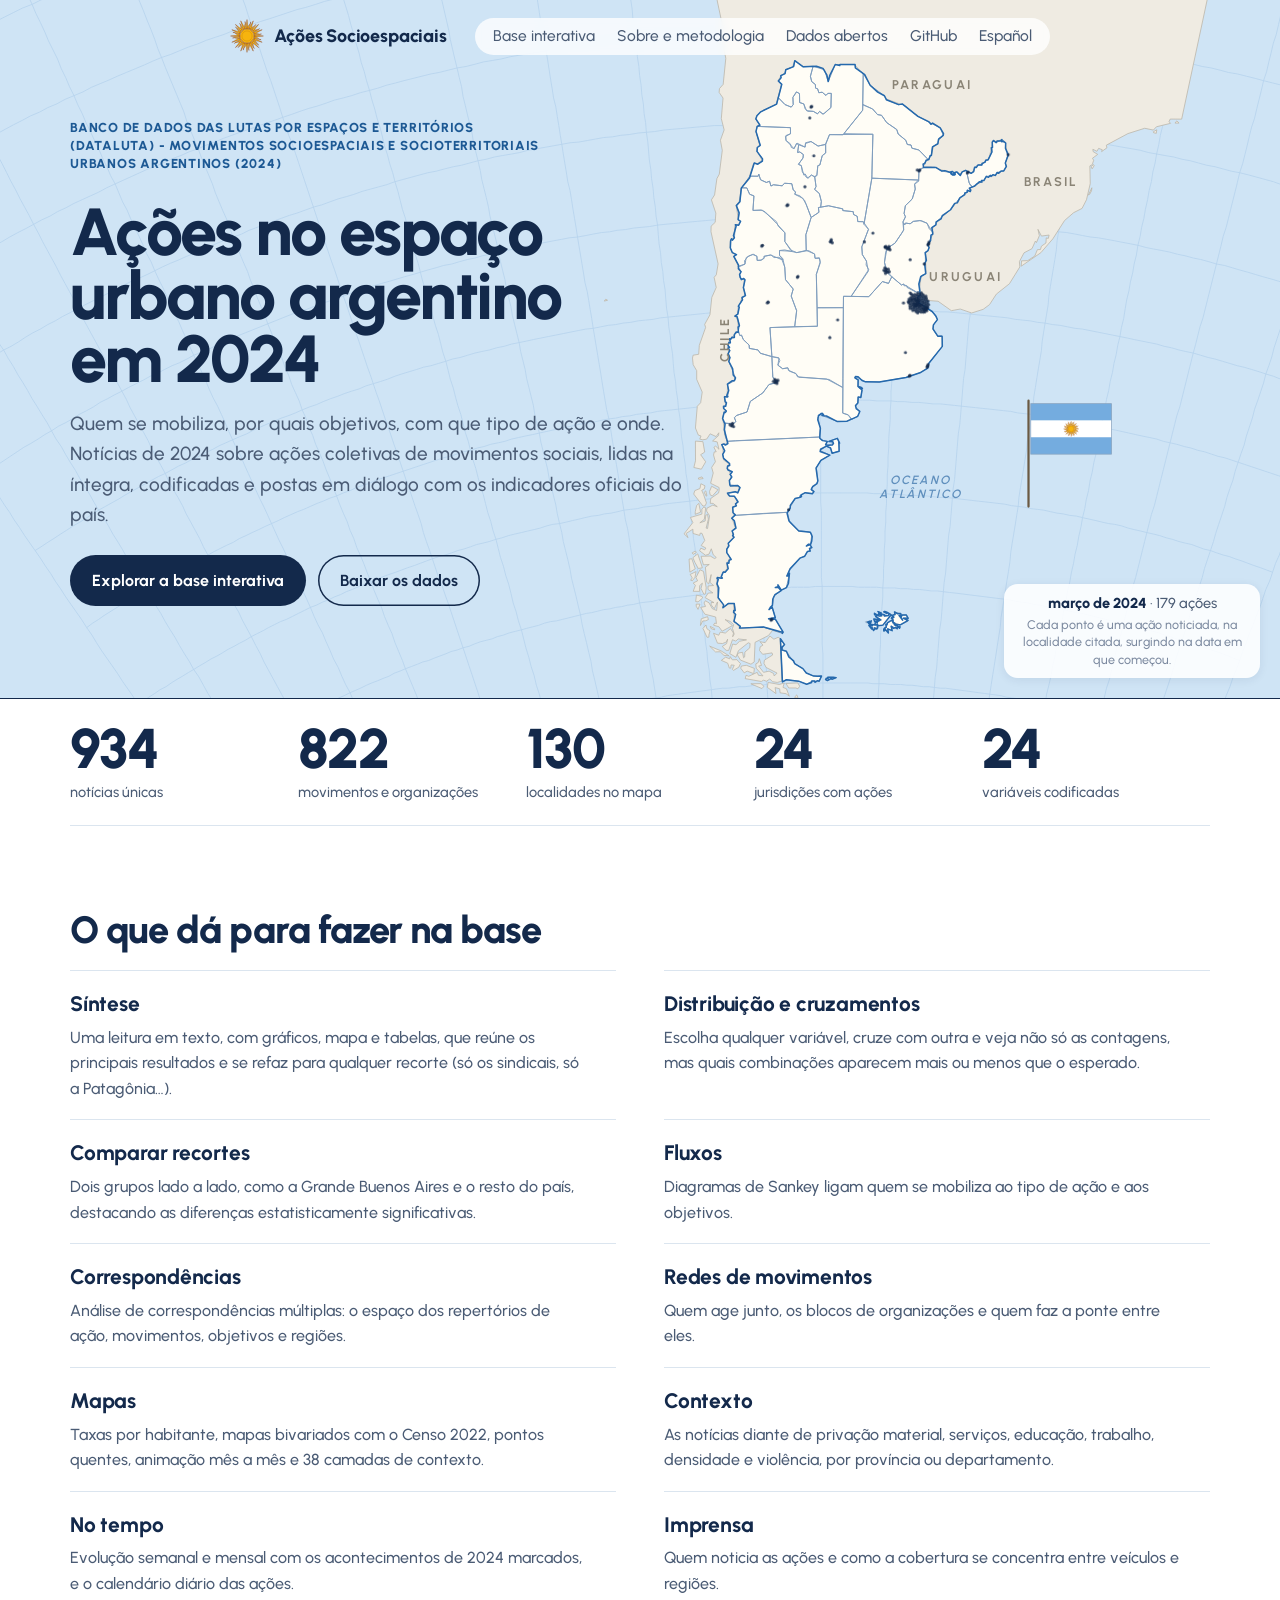
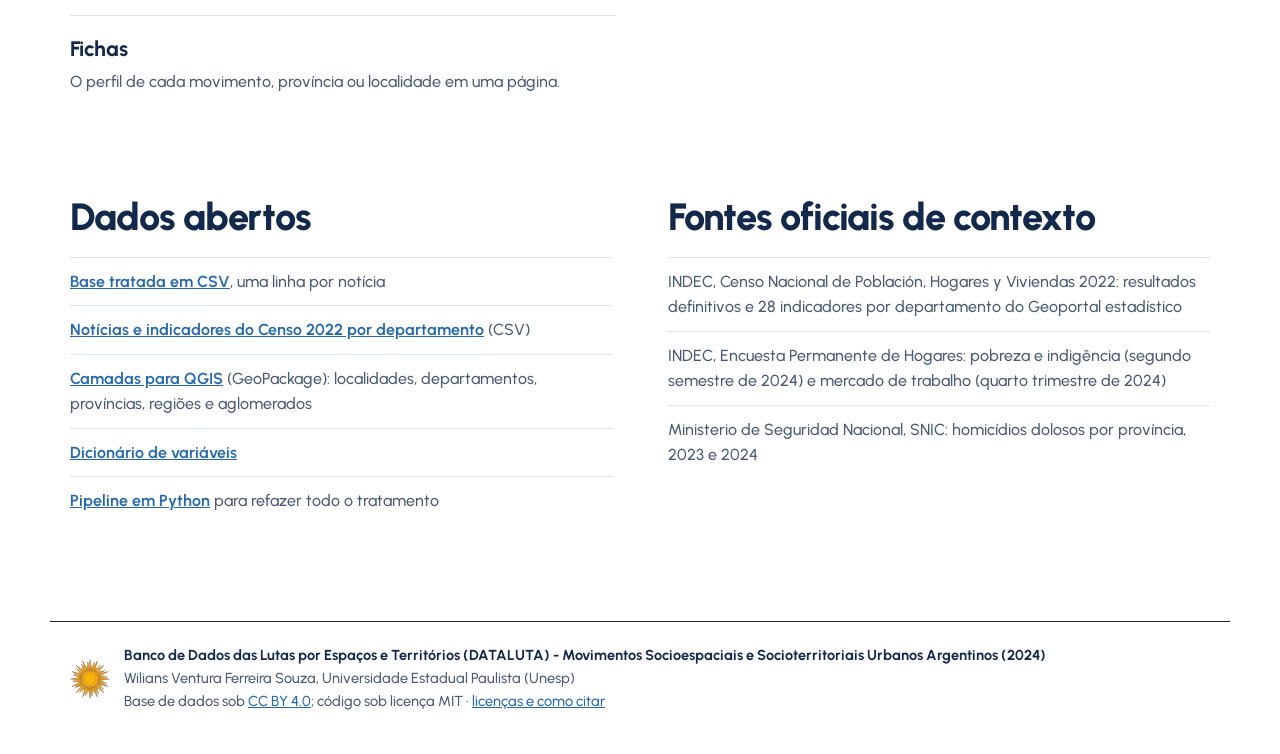
==== commit a5ca2cf2: "Linha do nome da base e rótulos em azul da paleta, no lugar do laranja Co-Authored-By: Claude Opus 5" ====
--- a/index.html
+++ b/index.html
@@ -10,10 +10,10 @@
 <meta property="og:description" content="Quem se mobiliza, por quais objetivos, com que tipo de ação e onde: base interativa de notícias de 2024 com mapas e indicadores oficiais.">
 <meta property="og:type" content="website">
 <link rel="preload" href="assets/fonts/urbanist-latin-wght-normal.woff2" as="font" type="font/woff2" crossorigin>
-<link rel="stylesheet" href="assets/css/fontes.css?v=20261030f">
-<link rel="stylesheet" href="assets/css/inicio.css?v=20261030f">
-<link rel="stylesheet" href="assets/css/mapa-entrada.css?v=20261030f">
-<script src="assets/js/mapa-entrada.js?v=20261030f" defer></script>
+<link rel="stylesheet" href="assets/css/fontes.css?v=20261030g">
+<link rel="stylesheet" href="assets/css/inicio.css?v=20261030g">
+<link rel="stylesheet" href="assets/css/mapa-entrada.css?v=20261030g">
+<script src="assets/js/mapa-entrada.js?v=20261030g" defer></script>
 </head>
 <body>
 <svg width="0" height="0" style="position:absolute" aria-hidden="true"><symbol id="sol" viewBox="-28 -28 56 56"><g fill="#f6b40e" stroke="#85340a" stroke-width=".6" stroke-linejoin="round"><path d="M-1.69 -12.38L0.00 -27.00L1.69 -12.38ZM3.17 -12.09L10.33 -24.94L6.31 -10.79ZM7.56 -9.96L19.09 -19.09L9.96 -7.56ZM10.79 -6.31L24.94 -10.33L12.09 -3.17ZM12.38 -1.69L27.00 0.00L12.38 1.69ZM12.09 3.17L24.94 10.33L10.79 6.31ZM9.96 7.56L19.09 19.09L7.56 9.96ZM6.31 10.79L10.33 24.94L3.17 12.09ZM1.69 12.38L0.00 27.00L-1.69 12.38ZM-3.17 12.09L-10.33 24.94L-6.31 10.79ZM-7.56 9.96L-19.09 19.09L-9.96 7.56ZM-10.79 6.31L-24.94 10.33L-12.09 3.17ZM-12.38 1.69L-27.00 0.00L-12.38 -1.69ZM-12.09 -3.17L-24.94 -10.33L-10.79 -6.31ZM-9.96 -7.56L-19.09 -19.09L-7.56 -9.96ZM-6.31 -10.79L-10.33 -24.94L-3.17 -12.09Z"/><path d="M1.08 -12.45C0.45 -16.99 6.22 -19.01 6.09 -23.22C6.27 -17.94 2.33 -15.83 3.77 -11.92ZM5.76 -11.09C6.92 -15.53 13.02 -15.18 14.51 -19.12C12.66 -14.17 8.21 -13.73 8.04 -9.57ZM9.57 -8.04C12.33 -11.70 17.84 -9.04 20.72 -12.11C17.12 -8.25 12.84 -9.54 11.09 -5.76ZM11.92 -3.77C15.87 -6.09 19.94 -1.53 23.78 -3.26C18.97 -1.07 15.52 -3.90 12.45 -1.08ZM12.45 1.08C16.99 0.45 19.01 6.22 23.22 6.09C17.94 6.27 15.83 2.33 11.92 3.77ZM11.09 5.76C15.53 6.92 15.18 13.02 19.12 14.51C14.17 12.66 13.73 8.21 9.57 8.04ZM8.04 9.57C11.70 12.33 9.04 17.84 12.11 20.72C8.25 17.12 9.54 12.84 5.76 11.09ZM3.77 11.92C6.09 15.87 1.53 19.94 3.26 23.78C1.07 18.97 3.90 15.52 1.08 12.45ZM-1.08 12.45C-0.45 16.99 -6.22 19.01 -6.09 23.22C-6.27 17.94 -2.33 15.83 -3.77 11.92ZM-5.76 11.09C-6.92 15.53 -13.02 15.18 -14.51 19.12C-12.66 14.17 -8.21 13.73 -8.04 9.57ZM-9.57 8.04C-12.33 11.70 -17.84 9.04 -20.72 12.11C-17.12 8.25 -12.84 9.54 -11.09 5.76ZM-11.92 3.77C-15.87 6.09 -19.94 1.53 -23.78 3.26C-18.97 1.07 -15.52 3.90 -12.45 1.08ZM-12.45 -1.08C-16.99 -0.45 -19.01 -6.22 -23.22 -6.09C-17.94 -6.27 -15.83 -2.33 -11.92 -3.77ZM-11.09 -5.76C-15.53 -6.92 -15.18 -13.02 -19.12 -14.51C-14.17 -12.66 -13.73 -8.21 -9.57 -8.04ZM-8.04 -9.57C-11.70 -12.33 -9.04 -17.84 -12.11 -20.72C-8.25 -17.12 -9.54 -12.84 -5.76 -11.09ZM-3.77 -11.92C-6.09 -15.87 -1.53 -19.94 -3.26 -23.78C-1.07 -18.97 -3.90 -15.52 -1.08 -12.45Z"/><circle r="11.5"/></g><circle r="8.4" fill="none" stroke="#85340a" stroke-width=".5" opacity=".55"/></symbol></svg>
--- a/assets/css/inicio.css
+++ b/assets/css/inicio.css
@@ -83,5 +83,5 @@
 .rodape p{margin:0}
 .rodape b{color:var(--tinta)}
 
-.kicker-dl{margin:0 0 10px;font-size:13px;font-weight:800;letter-spacing:.06em;text-transform:uppercase;color:#c45a00;max-width:60ch;line-height:1.4}
+.kicker-dl{margin:0 0 10px;font-size:13px;font-weight:800;letter-spacing:.06em;text-transform:uppercase;color:#1d5994;max-width:60ch;line-height:1.4}
 @media (max-width:640px){.links{flex-wrap:wrap;gap:4px 16px;font-size:14.5px}}
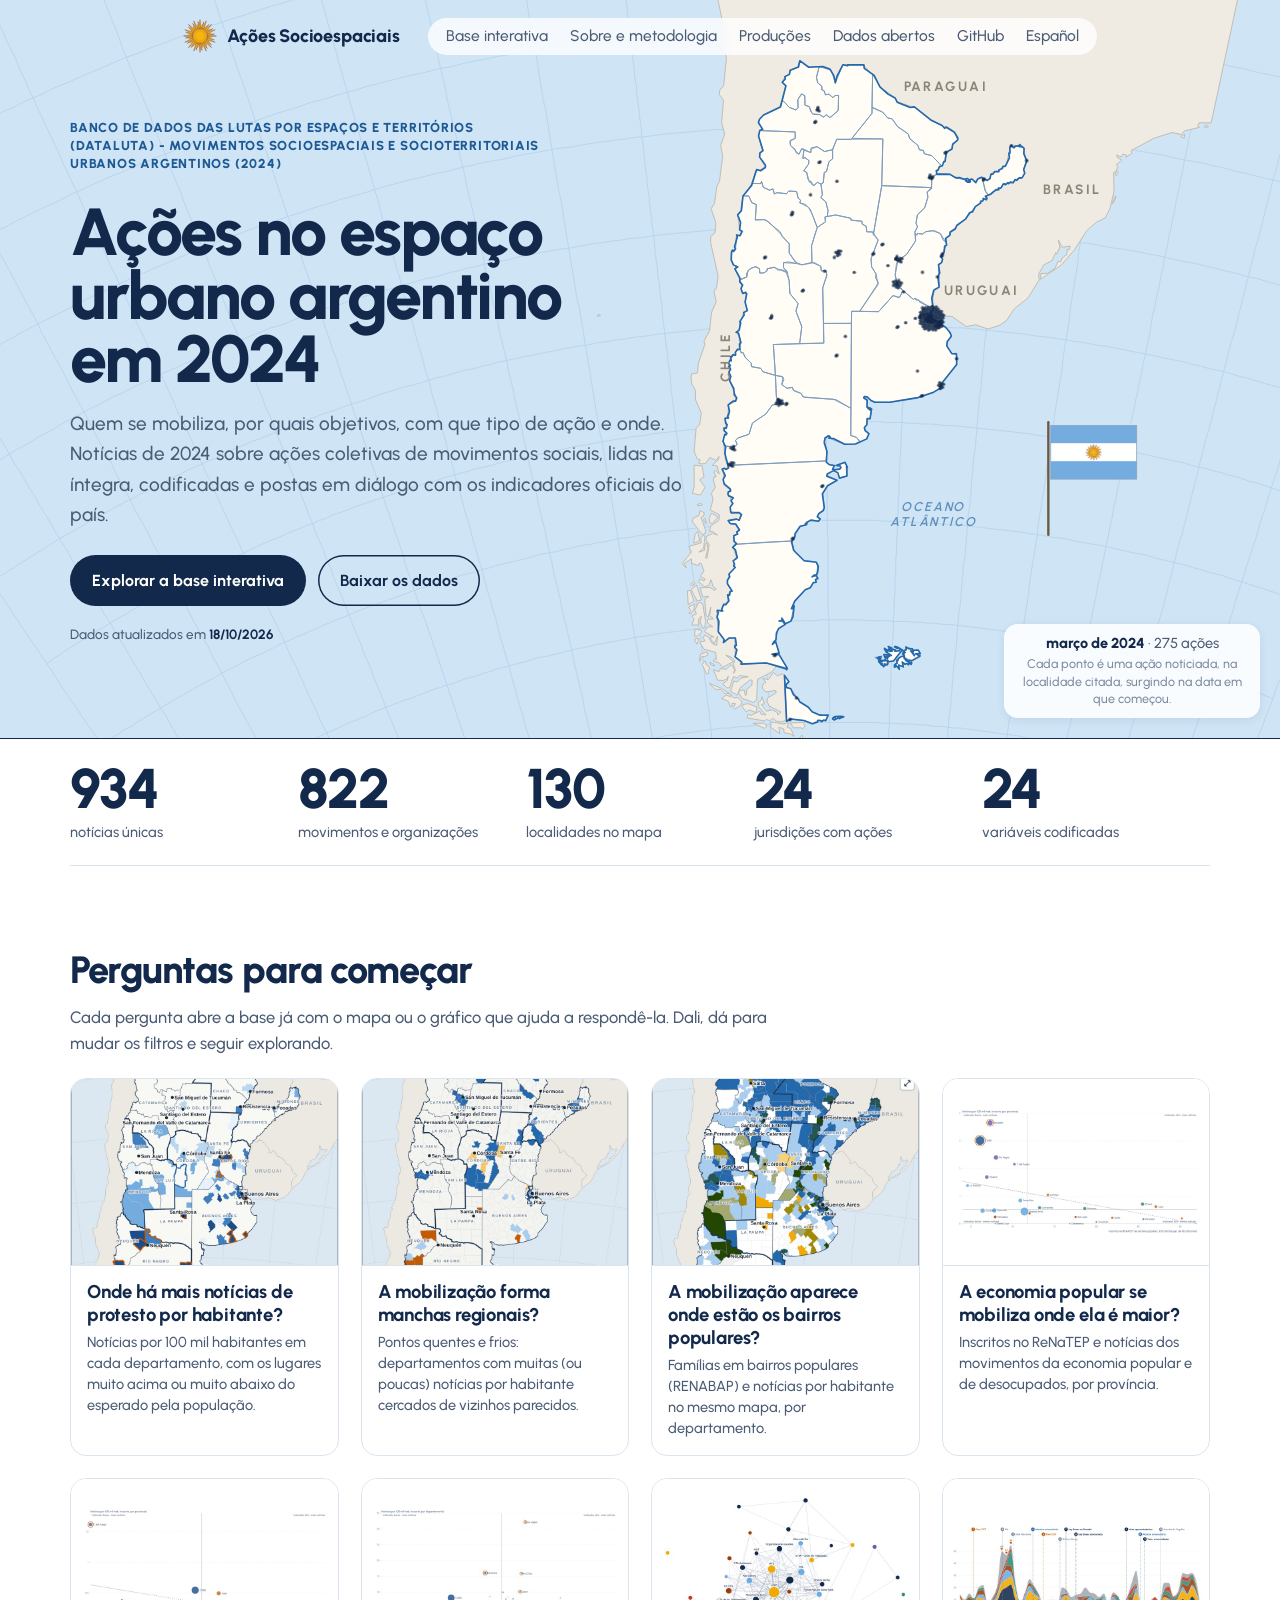
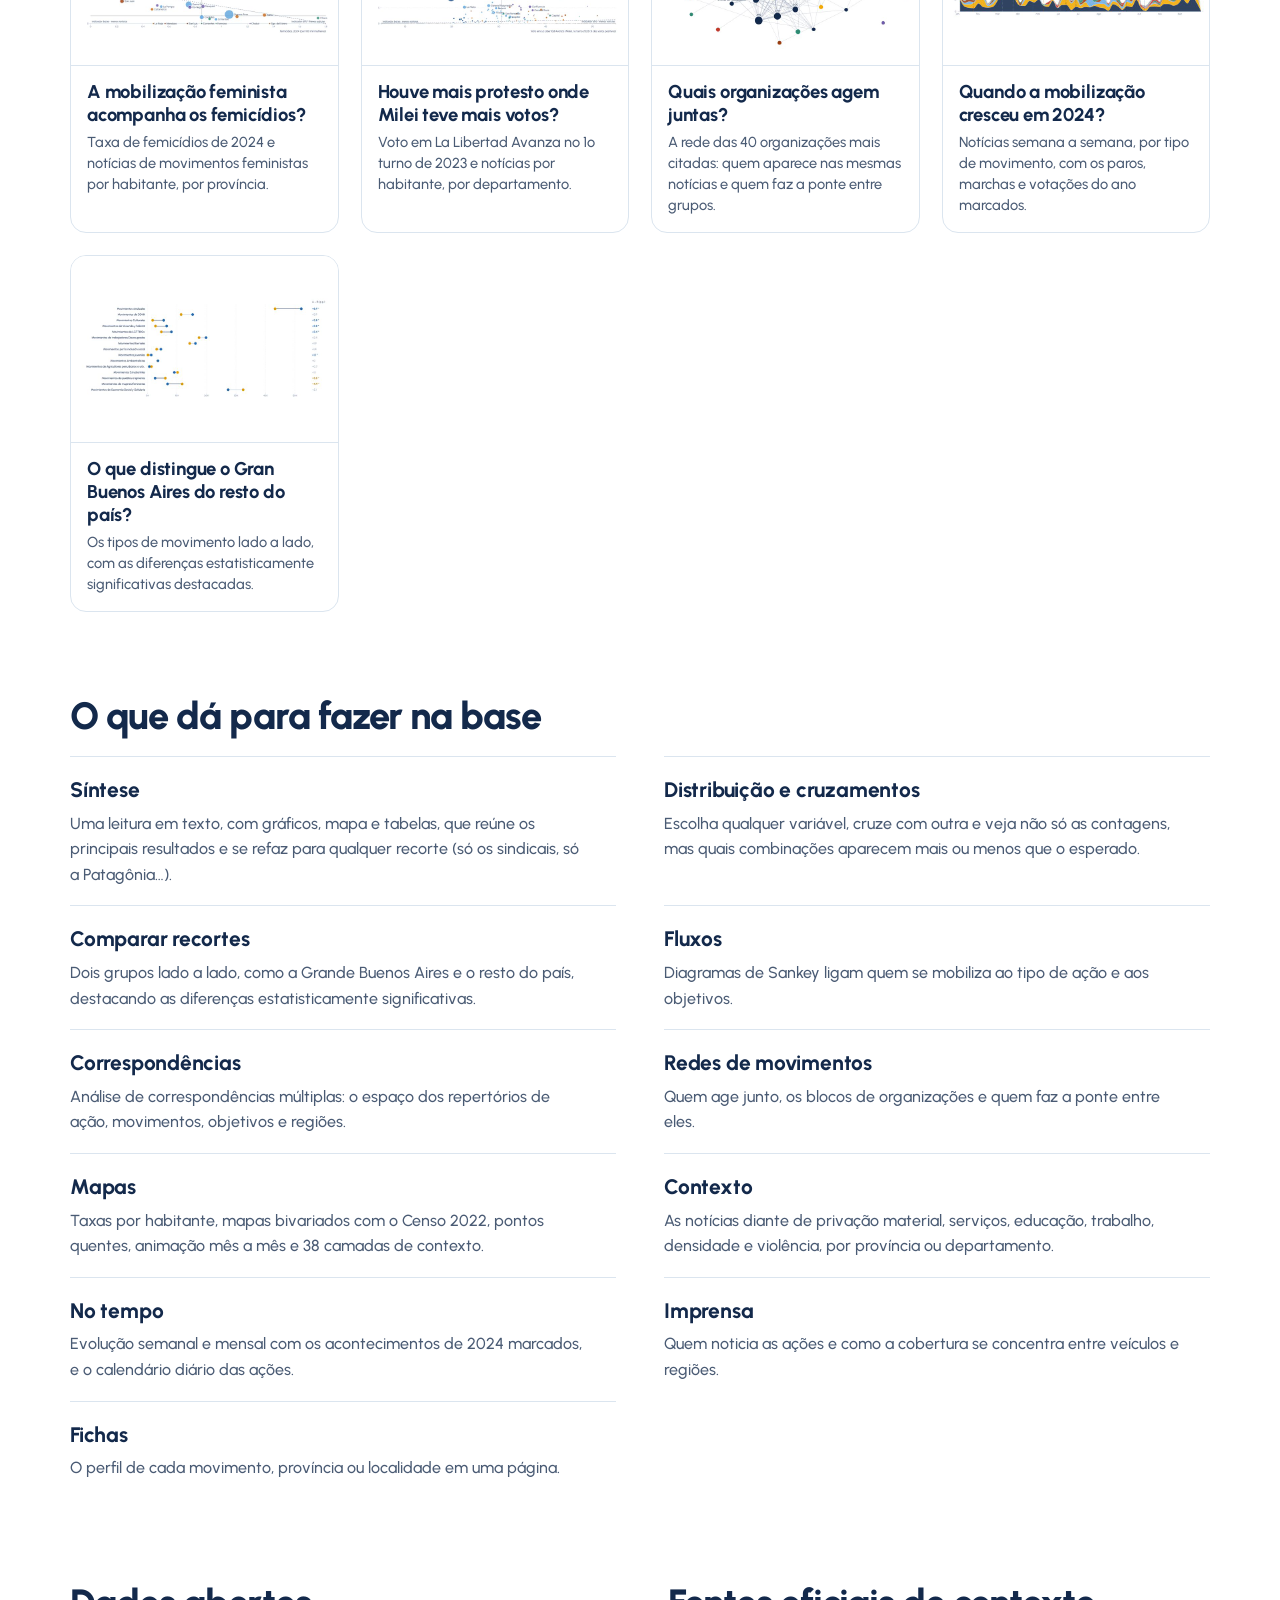
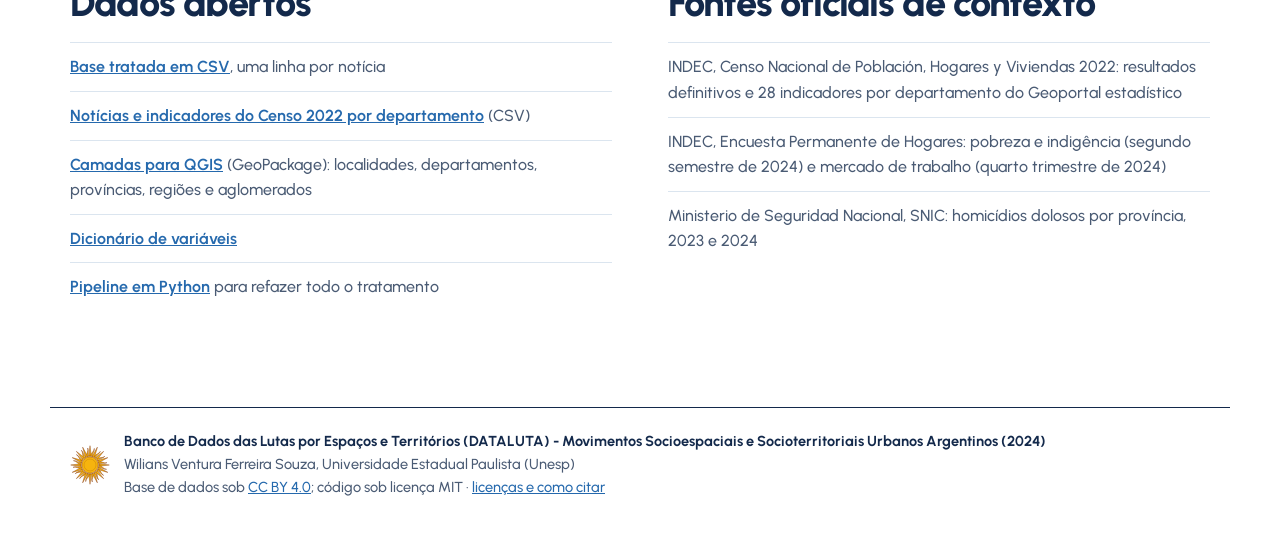
==== commit de4a382c: "Ficha de cada notícia, correção colaborativa, data de atualização, galeria de perguntas e página de " ====
--- a/index.html
+++ b/index.html
@@ -10,10 +10,11 @@
 <meta property="og:description" content="Quem se mobiliza, por quais objetivos, com que tipo de ação e onde: base interativa de notícias de 2024 com mapas e indicadores oficiais.">
 <meta property="og:type" content="website">
 <link rel="preload" href="assets/fonts/urbanist-latin-wght-normal.woff2" as="font" type="font/woff2" crossorigin>
-<link rel="stylesheet" href="assets/css/fontes.css?v=20261030g">
-<link rel="stylesheet" href="assets/css/inicio.css?v=20261030g">
-<link rel="stylesheet" href="assets/css/mapa-entrada.css?v=20261030g">
-<script src="assets/js/mapa-entrada.js?v=20261030g" defer></script>
+<link rel="stylesheet" href="assets/css/fontes.css?v=20261030h">
+<link rel="stylesheet" href="assets/css/inicio.css?v=20261030h">
+<link rel="stylesheet" href="assets/css/mapa-entrada.css?v=20261030h">
+<script src="assets/js/mapa-entrada.js?v=20261030h" defer></script>
+<script src="assets/js/atualizado.js?v=20261030h" defer></script>
 </head>
 <body>
 <svg width="0" height="0" style="position:absolute" aria-hidden="true"><symbol id="sol" viewBox="-28 -28 56 56"><g fill="#f6b40e" stroke="#85340a" stroke-width=".6" stroke-linejoin="round"><path d="M-1.69 -12.38L0.00 -27.00L1.69 -12.38ZM3.17 -12.09L10.33 -24.94L6.31 -10.79ZM7.56 -9.96L19.09 -19.09L9.96 -7.56ZM10.79 -6.31L24.94 -10.33L12.09 -3.17ZM12.38 -1.69L27.00 0.00L12.38 1.69ZM12.09 3.17L24.94 10.33L10.79 6.31ZM9.96 7.56L19.09 19.09L7.56 9.96ZM6.31 10.79L10.33 24.94L3.17 12.09ZM1.69 12.38L0.00 27.00L-1.69 12.38ZM-3.17 12.09L-10.33 24.94L-6.31 10.79ZM-7.56 9.96L-19.09 19.09L-9.96 7.56ZM-10.79 6.31L-24.94 10.33L-12.09 3.17ZM-12.38 1.69L-27.00 0.00L-12.38 -1.69ZM-12.09 -3.17L-24.94 -10.33L-10.79 -6.31ZM-9.96 -7.56L-19.09 -19.09L-7.56 -9.96ZM-6.31 -10.79L-10.33 -24.94L-3.17 -12.09Z"/><path d="M1.08 -12.45C0.45 -16.99 6.22 -19.01 6.09 -23.22C6.27 -17.94 2.33 -15.83 3.77 -11.92ZM5.76 -11.09C6.92 -15.53 13.02 -15.18 14.51 -19.12C12.66 -14.17 8.21 -13.73 8.04 -9.57ZM9.57 -8.04C12.33 -11.70 17.84 -9.04 20.72 -12.11C17.12 -8.25 12.84 -9.54 11.09 -5.76ZM11.92 -3.77C15.87 -6.09 19.94 -1.53 23.78 -3.26C18.97 -1.07 15.52 -3.90 12.45 -1.08ZM12.45 1.08C16.99 0.45 19.01 6.22 23.22 6.09C17.94 6.27 15.83 2.33 11.92 3.77ZM11.09 5.76C15.53 6.92 15.18 13.02 19.12 14.51C14.17 12.66 13.73 8.21 9.57 8.04ZM8.04 9.57C11.70 12.33 9.04 17.84 12.11 20.72C8.25 17.12 9.54 12.84 5.76 11.09ZM3.77 11.92C6.09 15.87 1.53 19.94 3.26 23.78C1.07 18.97 3.90 15.52 1.08 12.45ZM-1.08 12.45C-0.45 16.99 -6.22 19.01 -6.09 23.22C-6.27 17.94 -2.33 15.83 -3.77 11.92ZM-5.76 11.09C-6.92 15.53 -13.02 15.18 -14.51 19.12C-12.66 14.17 -8.21 13.73 -8.04 9.57ZM-9.57 8.04C-12.33 11.70 -17.84 9.04 -20.72 12.11C-17.12 8.25 -12.84 9.54 -11.09 5.76ZM-11.92 3.77C-15.87 6.09 -19.94 1.53 -23.78 3.26C-18.97 1.07 -15.52 3.90 -12.45 1.08ZM-12.45 -1.08C-16.99 -0.45 -19.01 -6.22 -23.22 -6.09C-17.94 -6.27 -15.83 -2.33 -11.92 -3.77ZM-11.09 -5.76C-15.53 -6.92 -15.18 -13.02 -19.12 -14.51C-14.17 -12.66 -13.73 -8.21 -9.57 -8.04ZM-8.04 -9.57C-11.70 -12.33 -9.04 -17.84 -12.11 -20.72C-8.25 -17.12 -9.54 -12.84 -5.76 -11.09ZM-3.77 -11.92C-6.09 -15.87 -1.53 -19.94 -3.26 -23.78C-1.07 -18.97 -3.90 -15.52 -1.08 -12.45Z"/><circle r="11.5"/></g><circle r="8.4" fill="none" stroke="#85340a" stroke-width=".5" opacity=".55"/></symbol></svg>
@@ -26,6 +27,7 @@
   <div class="links">
     <a href="base/">Base interativa</a>
     <a href="sobre/">Sobre e metodologia</a>
+    <a href="producoes/">Produções</a>
     <a href="#dados">Dados abertos</a>
     <a href="https://github.com/wiliansventura98-collab/site-acoes">GitHub</a>
     <a href="es/" hreflang="es" lang="es">Español</a>
@@ -40,6 +42,7 @@
       <a class="cta" href="base/">Explorar a base interativa</a>
       <a class="cta sec" href="#dados">Baixar os dados</a>
     </div>
+    <p class="atualizado" data-atualizado data-resumo="dados/resumo.json" hidden></p>
   </div>
   <figure class="mapa-entrada" data-entrada="dados/entrada.json" data-duracao="8000" data-fundo>
     <figcaption>Cada ponto é uma ação noticiada, na localidade citada, surgindo na data em que começou.</figcaption>
@@ -54,6 +57,22 @@
     <div><b data-k="localidades">130</b><span>localidades no mapa</span></div>
     <div><b data-k="provincias">24</b><span>jurisdições com ações</span></div>
     <div><b data-k="variaveis">22</b><span>variáveis codificadas</span></div>
+  </section>
+
+  <section class="perguntas" aria-labelledby="tit-perguntas">
+    <h2 id="tit-perguntas">Perguntas para começar</h2>
+    <p class="perguntas-lede">Cada pergunta abre a base já com o mapa ou o gráfico que ajuda a respondê-la. Dali, dá para mudar os filtros e seguir explorando.</p>
+    <ul>
+      <li><a href="base/#mapa?pronto=map:2"><img src="assets/img/galeria/dept.jpg" alt="" width="800" height="560" loading="lazy"><h3>Onde há mais notícias de protesto por habitante?</h3><p>Notícias por 100 mil habitantes em cada departamento, com os lugares muito acima ou muito abaixo do esperado pela população.</p></a></li>
+      <li><a href="base/#mapa?pronto=map:4"><img src="assets/img/galeria/lisa.jpg" alt="" width="800" height="560" loading="lazy"><h3>A mobilização forma manchas regionais?</h3><p>Pontos quentes e frios: departamentos com muitas (ou poucas) notícias por habitante cercados de vizinhos parecidos.</p></a></li>
+      <li><a href="base/#mapa?pronto=map:9"><img src="assets/img/galeria/renabap.jpg" alt="" width="800" height="560" loading="lazy"><h3>A mobilização aparece onde estão os bairros populares?</h3><p>Famílias em bairros populares (RENABAP) e notícias por habitante no mesmo mapa, por departamento.</p></a></li>
+      <li><a href="base/#contexto?pronto=ctx:9"><img src="assets/img/galeria/epop.jpg" alt="" width="800" height="560" loading="lazy"><h3>A economia popular se mobiliza onde ela é maior?</h3><p>Inscritos no ReNaTEP e notícias dos movimentos da economia popular e de desocupados, por província.</p></a></li>
+      <li><a href="base/#contexto?pronto=ctx:10"><img src="assets/img/galeria/femi.jpg" alt="" width="800" height="560" loading="lazy"><h3>A mobilização feminista acompanha os femicídios?</h3><p>Taxa de femicídios de 2024 e notícias de movimentos feministas por habitante, por província.</p></a></li>
+      <li><a href="base/#contexto?pronto=ctx:11"><img src="assets/img/galeria/milei.jpg" alt="" width="800" height="560" loading="lazy"><h3>Houve mais protesto onde Milei teve mais votos?</h3><p>Voto em La Libertad Avanza no 1º turno de 2023 e notícias por habitante, por departamento.</p></a></li>
+      <li><a href="base/#redes?pronto=net:0"><img src="assets/img/galeria/redes.jpg" alt="" width="800" height="560" loading="lazy"><h3>Quais organizações agem juntas?</h3><p>A rede das 40 organizações mais citadas: quem aparece nas mesmas notícias e quem faz a ponte entre grupos.</p></a></li>
+      <li><a href="base/#tempo?pronto=time:0"><img src="assets/img/galeria/tempo.jpg" alt="" width="800" height="560" loading="lazy"><h3>Quando a mobilização cresceu em 2024?</h3><p>Notícias semana a semana, por tipo de movimento, com os paros, marchas e votações do ano marcados.</p></a></li>
+      <li><a href="base/#comparar?pronto=cmp:0"><img src="assets/img/galeria/gba.jpg" alt="" width="800" height="560" loading="lazy"><h3>O que distingue o Gran Buenos Aires do resto do país?</h3><p>Os tipos de movimento lado a lado, com as diferenças estatisticamente significativas destacadas.</p></a></li>
+    </ul>
   </section>
 
   <section class="recursos">
--- a/assets/css/inicio.css
+++ b/assets/css/inicio.css
@@ -85,3 +85,19 @@
 
 .kicker-dl{margin:0 0 10px;font-size:13px;font-weight:800;letter-spacing:.06em;text-transform:uppercase;color:#1d5994;max-width:60ch;line-height:1.4}
 @media (max-width:640px){.links{flex-wrap:wrap;gap:4px 16px;font-size:14.5px}}
+
+/* data de atualização dos dados (atualizado.js) */
+.atualizado{margin:0;font-size:13.5px;color:#4a5b74}
+.atualizado time{font-weight:700;color:#13294b}
+
+/* galeria “Perguntas para começar”: cada cartão abre a base numa combinação pronta (parâmetro pronto=) */
+.perguntas{padding-top:clamp(48px,7vw,84px)}
+.perguntas-lede{margin:-6px 0 22px;color:var(--tinta-2);max-width:70ch;font-size:16.5px}
+.perguntas ul{list-style:none;margin:0;padding:0;display:grid;grid-template-columns:repeat(auto-fill,minmax(260px,1fr));gap:22px}
+.perguntas li a{display:flex;flex-direction:column;height:100%;text-decoration:none;color:var(--tinta);border:1px solid var(--regua);border-radius:16px;overflow:hidden;background:#fff;transition:box-shadow .15s ease,transform .15s ease}
+.perguntas li a:hover{box-shadow:0 8px 24px rgba(19,41,75,.12);transform:translateY(-2px)}
+.perguntas li a:focus-visible{outline:2px solid var(--celeste-f);outline-offset:3px}
+.perguntas img{display:block;width:100%;height:auto;aspect-ratio:10/7;object-fit:cover;background:var(--nevoa);border-bottom:1px solid var(--regua)}
+.perguntas h3{margin:14px 16px 6px;font-size:18.5px;line-height:1.25;letter-spacing:-.01em;font-weight:750}
+.perguntas li p{margin:0 16px 16px;font-size:14.5px;line-height:1.45;color:var(--tinta-2)}
+@media (prefers-reduced-motion:reduce){.perguntas li a{transition:none}.perguntas li a:hover{transform:none}}
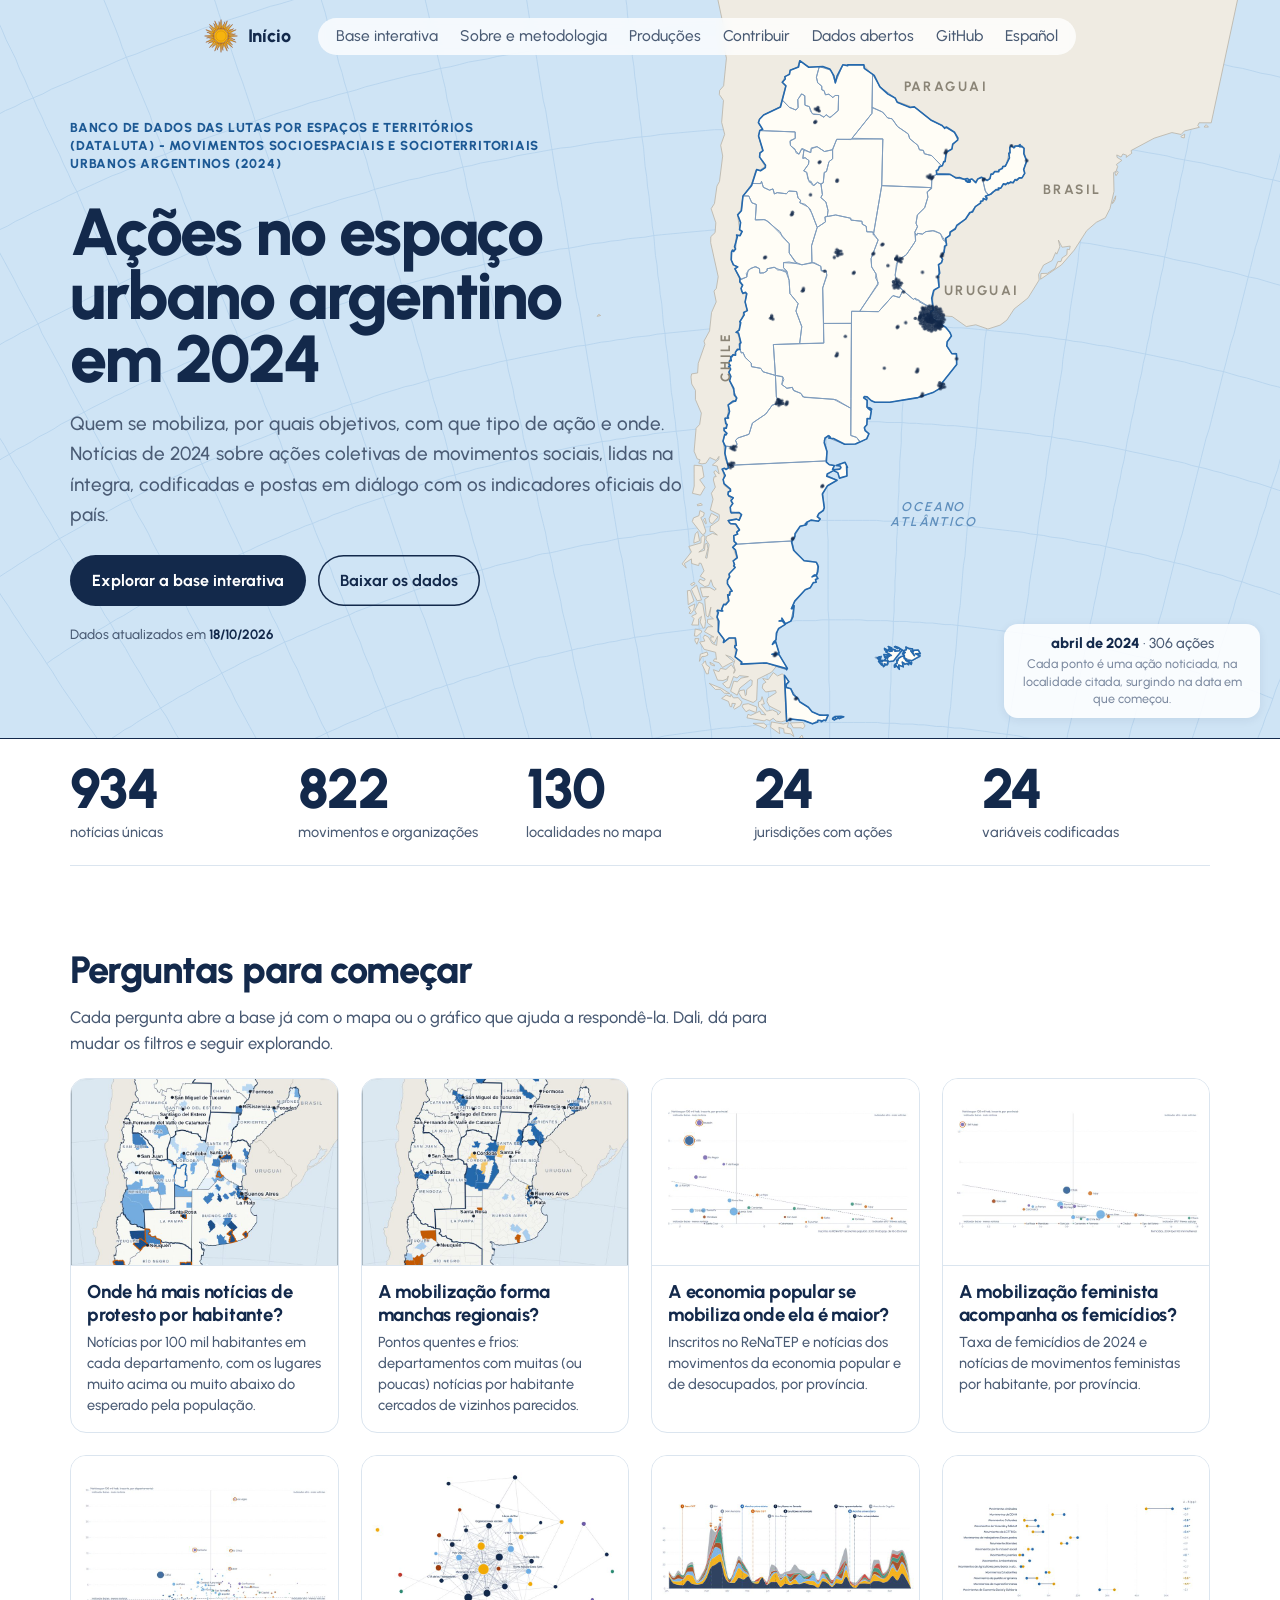
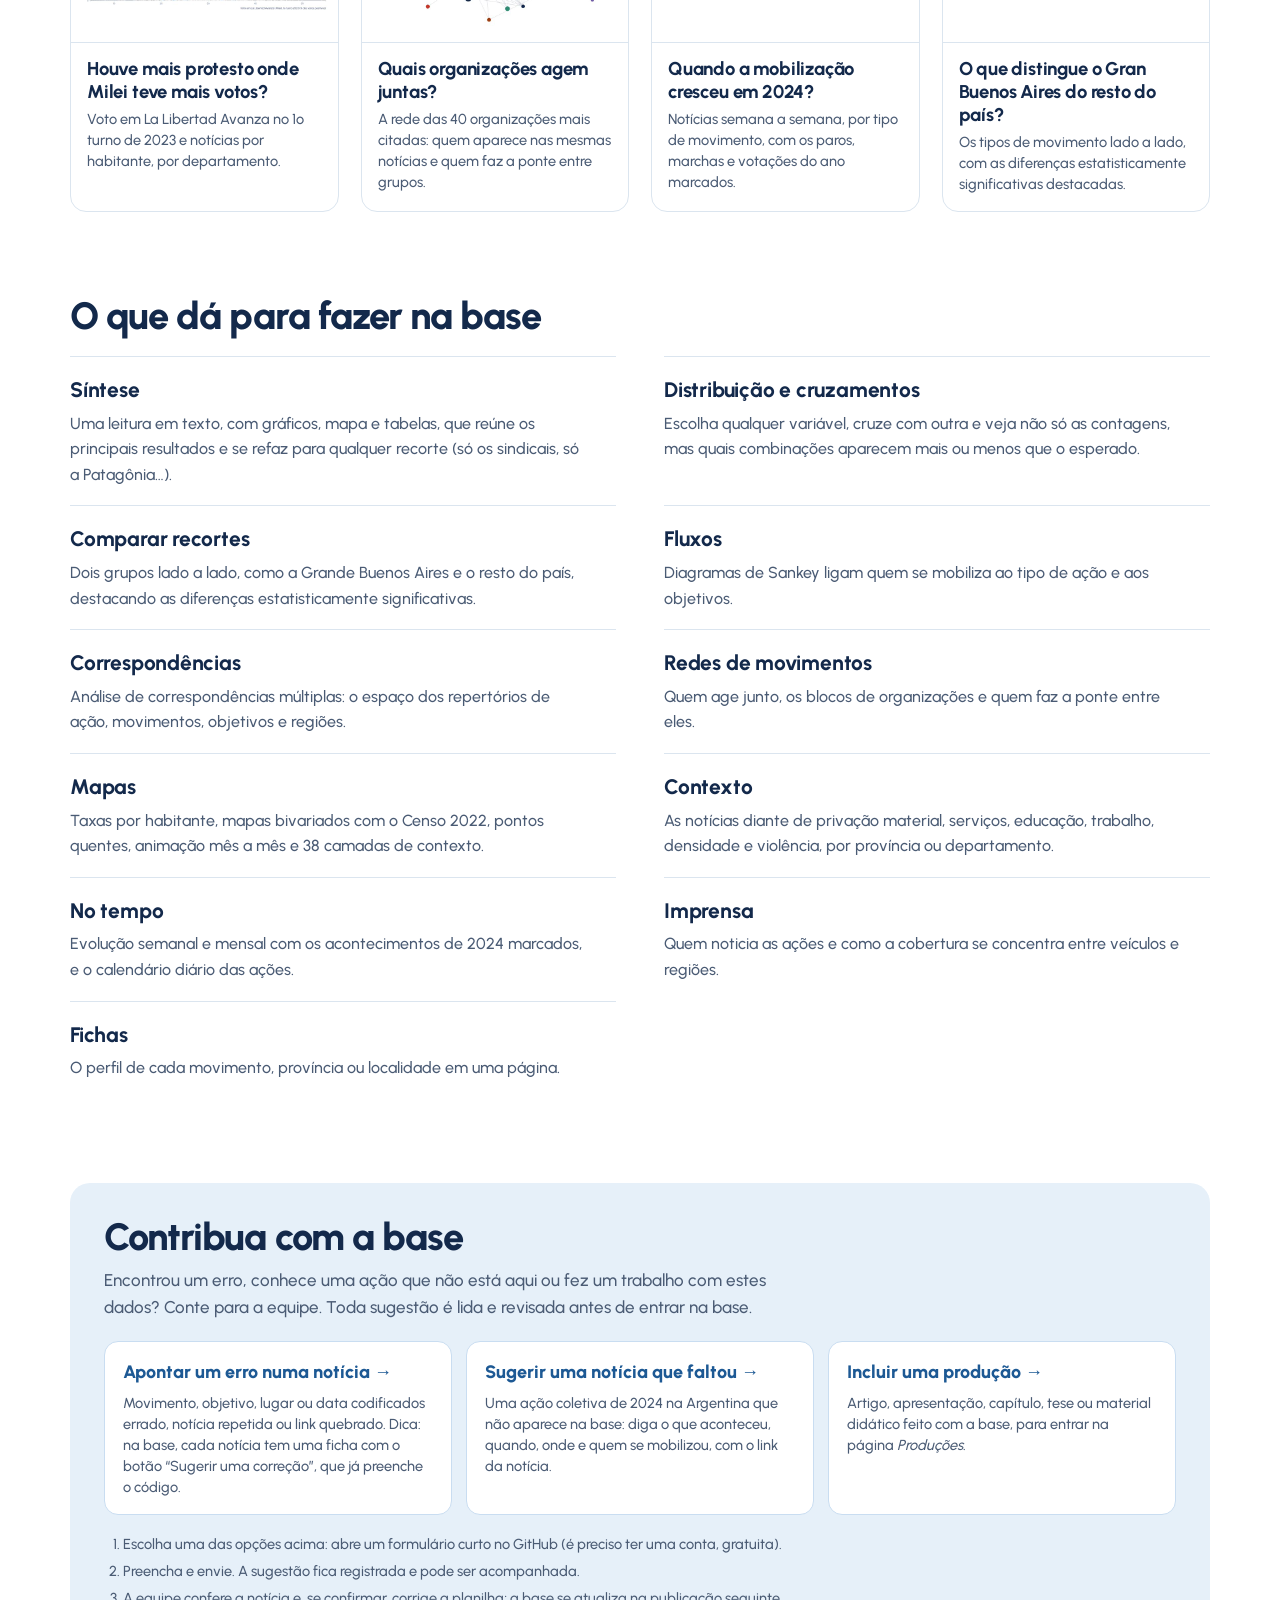
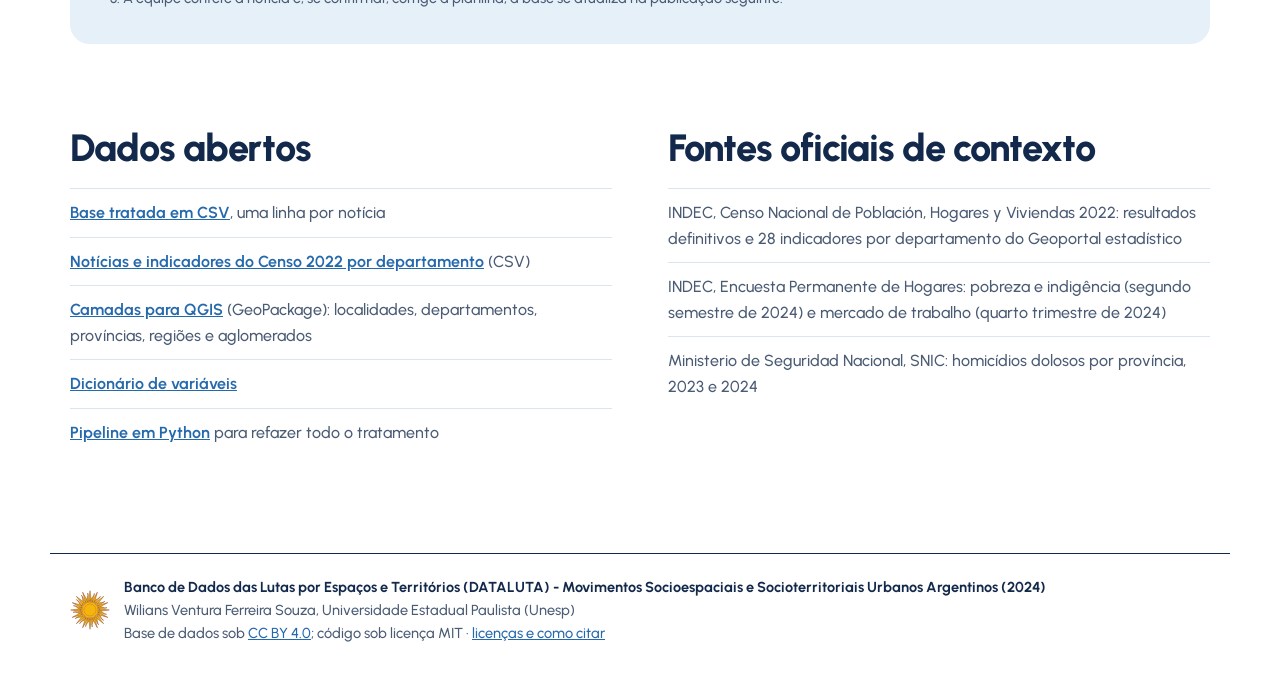
==== commit ec47a4d9: "Página inicial: galeria sem bairros populares, mapa sem bandeira, marca "Início" e contribuições mai" ====
--- a/index.html
+++ b/index.html
@@ -10,11 +10,11 @@
 <meta property="og:description" content="Quem se mobiliza, por quais objetivos, com que tipo de ação e onde: base interativa de notícias de 2024 com mapas e indicadores oficiais.">
 <meta property="og:type" content="website">
 <link rel="preload" href="assets/fonts/urbanist-latin-wght-normal.woff2" as="font" type="font/woff2" crossorigin>
-<link rel="stylesheet" href="assets/css/fontes.css?v=20261030h">
-<link rel="stylesheet" href="assets/css/inicio.css?v=20261030h">
-<link rel="stylesheet" href="assets/css/mapa-entrada.css?v=20261030h">
-<script src="assets/js/mapa-entrada.js?v=20261030h" defer></script>
-<script src="assets/js/atualizado.js?v=20261030h" defer></script>
+<link rel="stylesheet" href="assets/css/fontes.css?v=20261030i">
+<link rel="stylesheet" href="assets/css/inicio.css?v=20261030i">
+<link rel="stylesheet" href="assets/css/mapa-entrada.css?v=20261030i">
+<script src="assets/js/mapa-entrada.js?v=20261030i" defer></script>
+<script src="assets/js/atualizado.js?v=20261030i" defer></script>
 </head>
 <body>
 <svg width="0" height="0" style="position:absolute" aria-hidden="true"><symbol id="sol" viewBox="-28 -28 56 56"><g fill="#f6b40e" stroke="#85340a" stroke-width=".6" stroke-linejoin="round"><path d="M-1.69 -12.38L0.00 -27.00L1.69 -12.38ZM3.17 -12.09L10.33 -24.94L6.31 -10.79ZM7.56 -9.96L19.09 -19.09L9.96 -7.56ZM10.79 -6.31L24.94 -10.33L12.09 -3.17ZM12.38 -1.69L27.00 0.00L12.38 1.69ZM12.09 3.17L24.94 10.33L10.79 6.31ZM9.96 7.56L19.09 19.09L7.56 9.96ZM6.31 10.79L10.33 24.94L3.17 12.09ZM1.69 12.38L0.00 27.00L-1.69 12.38ZM-3.17 12.09L-10.33 24.94L-6.31 10.79ZM-7.56 9.96L-19.09 19.09L-9.96 7.56ZM-10.79 6.31L-24.94 10.33L-12.09 3.17ZM-12.38 1.69L-27.00 0.00L-12.38 -1.69ZM-12.09 -3.17L-24.94 -10.33L-10.79 -6.31ZM-9.96 -7.56L-19.09 -19.09L-7.56 -9.96ZM-6.31 -10.79L-10.33 -24.94L-3.17 -12.09Z"/><path d="M1.08 -12.45C0.45 -16.99 6.22 -19.01 6.09 -23.22C6.27 -17.94 2.33 -15.83 3.77 -11.92ZM5.76 -11.09C6.92 -15.53 13.02 -15.18 14.51 -19.12C12.66 -14.17 8.21 -13.73 8.04 -9.57ZM9.57 -8.04C12.33 -11.70 17.84 -9.04 20.72 -12.11C17.12 -8.25 12.84 -9.54 11.09 -5.76ZM11.92 -3.77C15.87 -6.09 19.94 -1.53 23.78 -3.26C18.97 -1.07 15.52 -3.90 12.45 -1.08ZM12.45 1.08C16.99 0.45 19.01 6.22 23.22 6.09C17.94 6.27 15.83 2.33 11.92 3.77ZM11.09 5.76C15.53 6.92 15.18 13.02 19.12 14.51C14.17 12.66 13.73 8.21 9.57 8.04ZM8.04 9.57C11.70 12.33 9.04 17.84 12.11 20.72C8.25 17.12 9.54 12.84 5.76 11.09ZM3.77 11.92C6.09 15.87 1.53 19.94 3.26 23.78C1.07 18.97 3.90 15.52 1.08 12.45ZM-1.08 12.45C-0.45 16.99 -6.22 19.01 -6.09 23.22C-6.27 17.94 -2.33 15.83 -3.77 11.92ZM-5.76 11.09C-6.92 15.53 -13.02 15.18 -14.51 19.12C-12.66 14.17 -8.21 13.73 -8.04 9.57ZM-9.57 8.04C-12.33 11.70 -17.84 9.04 -20.72 12.11C-17.12 8.25 -12.84 9.54 -11.09 5.76ZM-11.92 3.77C-15.87 6.09 -19.94 1.53 -23.78 3.26C-18.97 1.07 -15.52 3.90 -12.45 1.08ZM-12.45 -1.08C-16.99 -0.45 -19.01 -6.22 -23.22 -6.09C-17.94 -6.27 -15.83 -2.33 -11.92 -3.77ZM-11.09 -5.76C-15.53 -6.92 -15.18 -13.02 -19.12 -14.51C-14.17 -12.66 -13.73 -8.21 -9.57 -8.04ZM-8.04 -9.57C-11.70 -12.33 -9.04 -17.84 -12.11 -20.72C-8.25 -17.12 -9.54 -12.84 -5.76 -11.09ZM-3.77 -11.92C-6.09 -15.87 -1.53 -19.94 -3.26 -23.78C-1.07 -18.97 -3.90 -15.52 -1.08 -12.45Z"/><circle r="11.5"/></g><circle r="8.4" fill="none" stroke="#85340a" stroke-width=".5" opacity=".55"/></symbol></svg>
@@ -23,11 +23,12 @@
 
 <header class="abertura">
 <nav class="topo" aria-label="Navegação principal">
-  <a class="marca" href="./"><svg viewBox="-28 -28 56 56" aria-hidden="true"><use href="#sol" x="-28" y="-28" width="56" height="56"/></svg><span>Ações Socioespaciais</span></a>
+  <a class="marca" href="./"><svg viewBox="-28 -28 56 56" aria-hidden="true"><use href="#sol" x="-28" y="-28" width="56" height="56"/></svg><span>Início</span></a>
   <div class="links">
     <a href="base/">Base interativa</a>
     <a href="sobre/">Sobre e metodologia</a>
     <a href="producoes/">Produções</a>
+    <a href="#contribuir">Contribuir</a>
     <a href="#dados">Dados abertos</a>
     <a href="https://github.com/wiliansventura98-collab/site-acoes">GitHub</a>
     <a href="es/" hreflang="es" lang="es">Español</a>
@@ -44,7 +45,7 @@
     </div>
     <p class="atualizado" data-atualizado data-resumo="dados/resumo.json" hidden></p>
   </div>
-  <figure class="mapa-entrada" data-entrada="dados/entrada.json" data-duracao="8000" data-fundo>
+  <figure class="mapa-entrada" data-entrada="dados/entrada.json" data-duracao="8000" data-fundo data-sem-bandeira>
     <figcaption>Cada ponto é uma ação noticiada, na localidade citada, surgindo na data em que começou.</figcaption>
   </figure>
  </div>
@@ -65,7 +66,6 @@
     <ul>
       <li><a href="base/#mapa?pronto=map:2"><img src="assets/img/galeria/dept.jpg" alt="" width="800" height="560" loading="lazy"><h3>Onde há mais notícias de protesto por habitante?</h3><p>Notícias por 100 mil habitantes em cada departamento, com os lugares muito acima ou muito abaixo do esperado pela população.</p></a></li>
       <li><a href="base/#mapa?pronto=map:4"><img src="assets/img/galeria/lisa.jpg" alt="" width="800" height="560" loading="lazy"><h3>A mobilização forma manchas regionais?</h3><p>Pontos quentes e frios: departamentos com muitas (ou poucas) notícias por habitante cercados de vizinhos parecidos.</p></a></li>
-      <li><a href="base/#mapa?pronto=map:9"><img src="assets/img/galeria/renabap.jpg" alt="" width="800" height="560" loading="lazy"><h3>A mobilização aparece onde estão os bairros populares?</h3><p>Famílias em bairros populares (RENABAP) e notícias por habitante no mesmo mapa, por departamento.</p></a></li>
       <li><a href="base/#contexto?pronto=ctx:9"><img src="assets/img/galeria/epop.jpg" alt="" width="800" height="560" loading="lazy"><h3>A economia popular se mobiliza onde ela é maior?</h3><p>Inscritos no ReNaTEP e notícias dos movimentos da economia popular e de desocupados, por província.</p></a></li>
       <li><a href="base/#contexto?pronto=ctx:10"><img src="assets/img/galeria/femi.jpg" alt="" width="800" height="560" loading="lazy"><h3>A mobilização feminista acompanha os femicídios?</h3><p>Taxa de femicídios de 2024 e notícias de movimentos feministas por habitante, por província.</p></a></li>
       <li><a href="base/#contexto?pronto=ctx:11"><img src="assets/img/galeria/milei.jpg" alt="" width="800" height="560" loading="lazy"><h3>Houve mais protesto onde Milei teve mais votos?</h3><p>Voto em La Libertad Avanza no 1º turno de 2023 e notícias por habitante, por departamento.</p></a></li>
@@ -90,6 +90,21 @@
       <li><a href="base/#imprensa">Imprensa</a><p>Quem noticia as ações e como a cobertura se concentra entre veículos e regiões.</p></li>
       <li><a href="base/#fichas">Fichas</a><p>O perfil de cada movimento, província ou localidade em uma página.</p></li>
     </ul>
+  </section>
+
+  <section class="contribuir" id="contribuir" aria-labelledby="tit-contribuir">
+    <h2 id="tit-contribuir">Contribua com a base</h2>
+    <p class="contribuir-lede">Encontrou um erro, conhece uma ação que não está aqui ou fez um trabalho com estes dados? Conte para a equipe. Toda sugestão é lida e revisada antes de entrar na base.</p>
+    <ul class="contribuir-opcoes">
+      <li><a href="https://github.com/wiliansventura98-collab/site-acoes/issues/new?template=correcao.yml&amp;title=Corre%C3%A7%C3%A3o%3A%20" target="_blank" rel="noopener"><b>Apontar um erro numa notícia</b><span>Movimento, objetivo, lugar ou data codificados errado, notícia repetida ou link quebrado. Dica: na base, cada notícia tem uma ficha com o botão “Sugerir uma correção”, que já preenche o código.</span></a></li>
+      <li><a href="https://github.com/wiliansventura98-collab/site-acoes/issues/new?template=correcao.yml&amp;title=Not%C3%ADcia%20que%20faltou%20na%20base" target="_blank" rel="noopener"><b>Sugerir uma notícia que faltou</b><span>Uma ação coletiva de 2024 na Argentina que não aparece na base: diga o que aconteceu, quando, onde e quem se mobilizou, com o link da notícia.</span></a></li>
+      <li><a href="https://github.com/wiliansventura98-collab/site-acoes/issues/new?template=producao.yml" target="_blank" rel="noopener"><b>Incluir uma produção</b><span>Artigo, apresentação, capítulo, tese ou material didático feito com a base, para entrar na página <i>Produções</i>.</span></a></li>
+    </ul>
+    <ol class="contribuir-passos">
+      <li>Escolha uma das opções acima: abre um formulário curto no GitHub (é preciso ter uma conta, gratuita).</li>
+      <li>Preencha e envie. A sugestão fica registrada e pode ser acompanhada.</li>
+      <li>A equipe confere a notícia e, se confirmar, corrige a planilha; a base se atualiza na publicação seguinte.</li>
+    </ol>
   </section>
 
   <section class="duas" id="dados">
--- a/assets/css/inicio.css
+++ b/assets/css/inicio.css
@@ -101,3 +101,15 @@
 .perguntas h3{margin:14px 16px 6px;font-size:18.5px;line-height:1.25;letter-spacing:-.01em;font-weight:750}
 .perguntas li p{margin:0 16px 16px;font-size:14.5px;line-height:1.45;color:var(--tinta-2)}
 @media (prefers-reduced-motion:reduce){.perguntas li a{transition:none}.perguntas li a:hover{transform:none}}
+
+/* “Contribua com a base”: sugestões e correções (formulários do GitHub) */
+.contribuir{margin-top:clamp(48px,7vw,84px);padding:clamp(22px,3vw,34px);background:#e6f0f9;border-radius:20px}
+.contribuir h2{margin-bottom:8px}
+.contribuir-lede{margin:0 0 20px;max-width:70ch;color:var(--tinta-2);font-size:17px}
+.contribuir-opcoes{list-style:none;margin:0;padding:0;display:grid;grid-template-columns:repeat(auto-fit,minmax(250px,1fr));gap:14px}
+.contribuir-opcoes a{display:flex;flex-direction:column;gap:6px;height:100%;box-sizing:border-box;padding:16px 18px;background:#fff;border:1px solid #c9ddf1;border-radius:14px;text-decoration:none;color:var(--tinta);transition:box-shadow .15s ease}
+.contribuir-opcoes a:hover{box-shadow:0 6px 18px rgba(19,41,75,.12);border-color:var(--celeste-f)}
+.contribuir-opcoes b{font-size:18px;font-weight:800;color:#1d5994}
+.contribuir-opcoes b::after{content:" →"}
+.contribuir-opcoes span{font-size:14.5px;line-height:1.45;color:var(--tinta-2)}
+.contribuir-passos{margin:18px 0 0;padding-left:1.3em;color:var(--tinta-2);font-size:14.5px;display:grid;gap:4px}
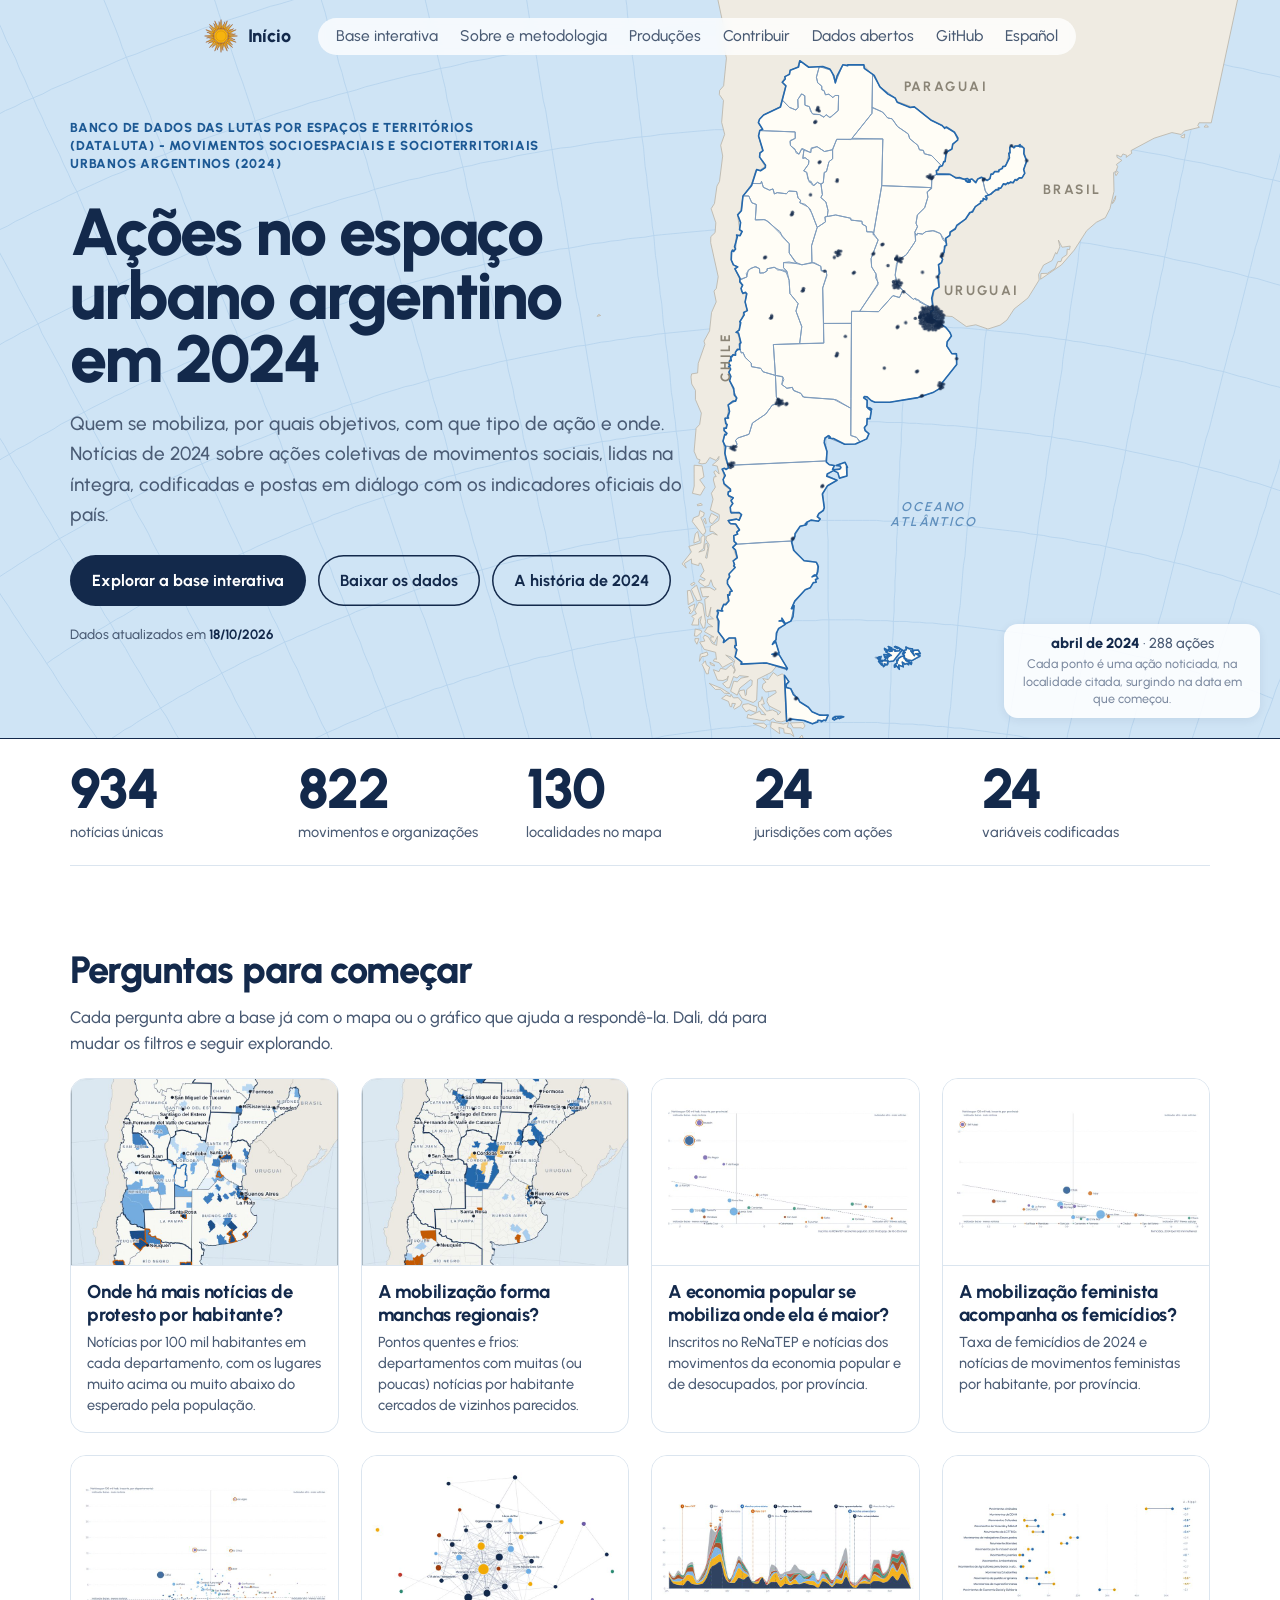
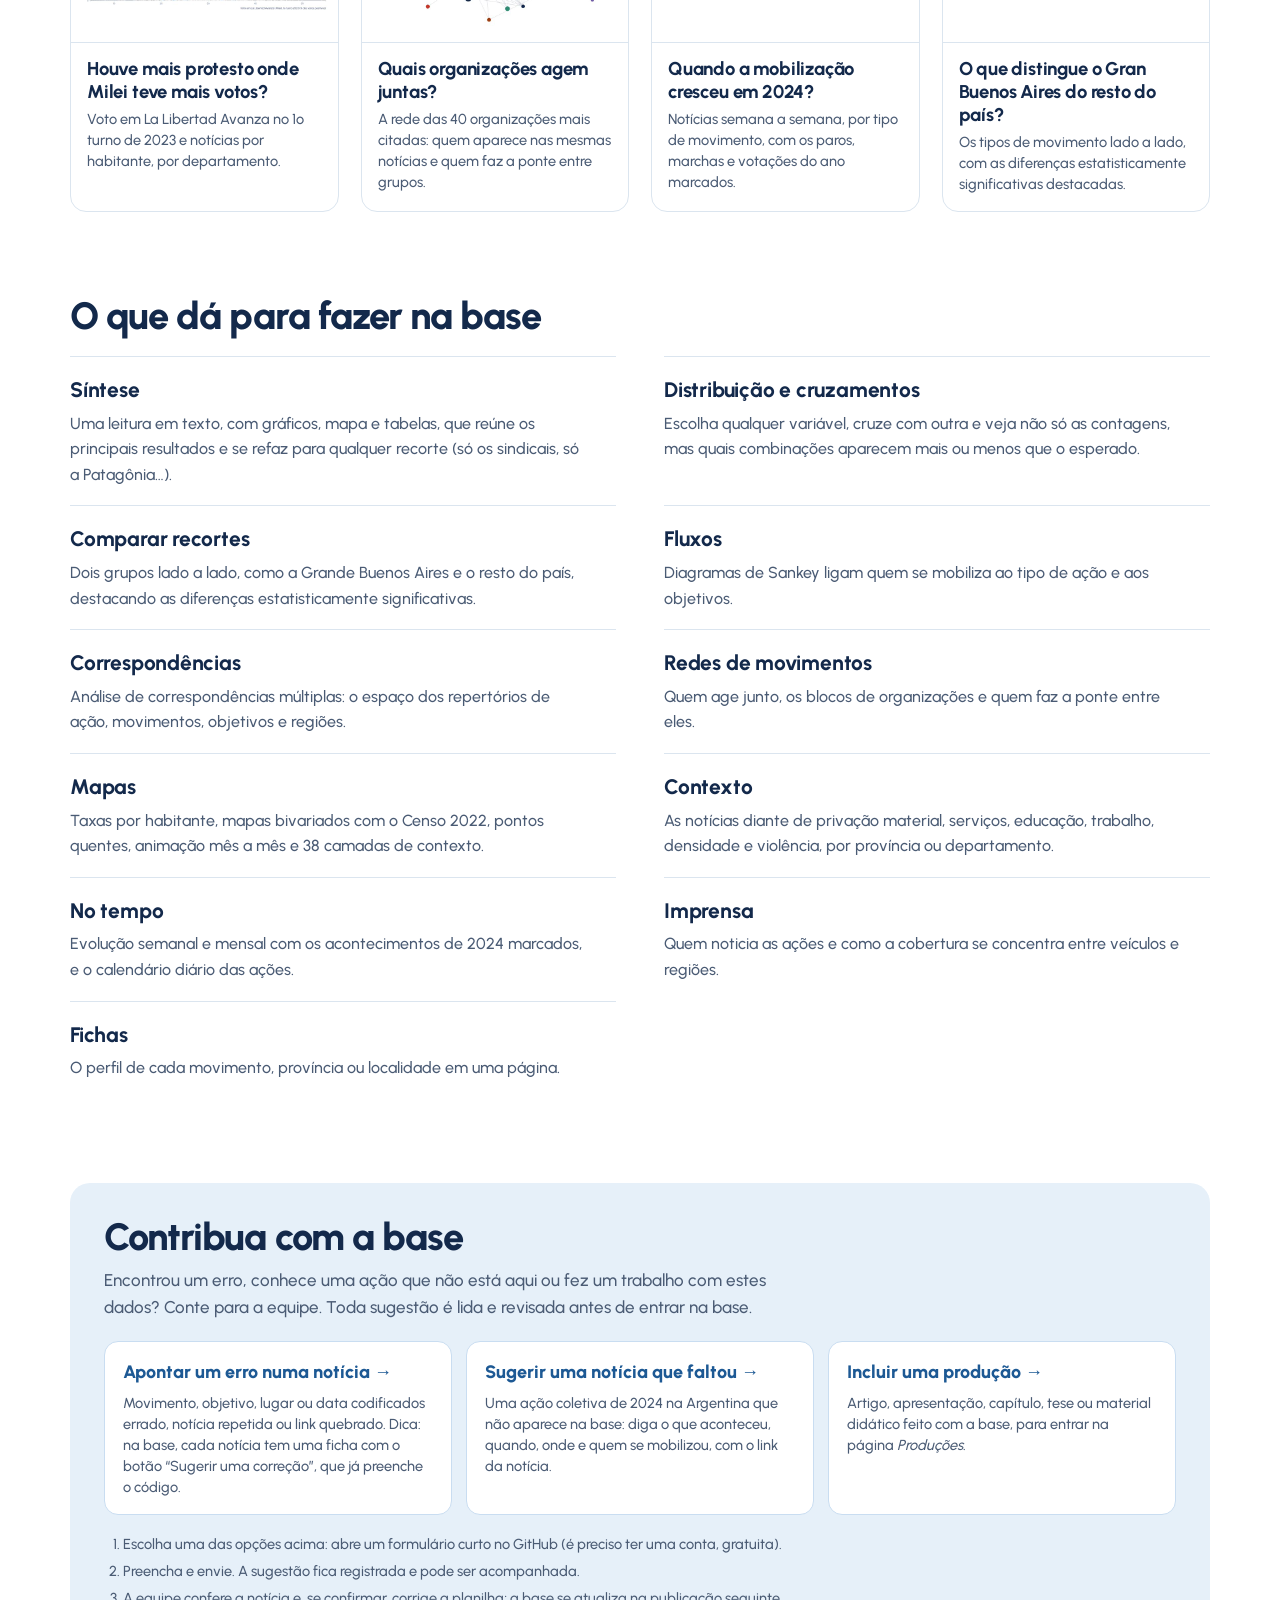
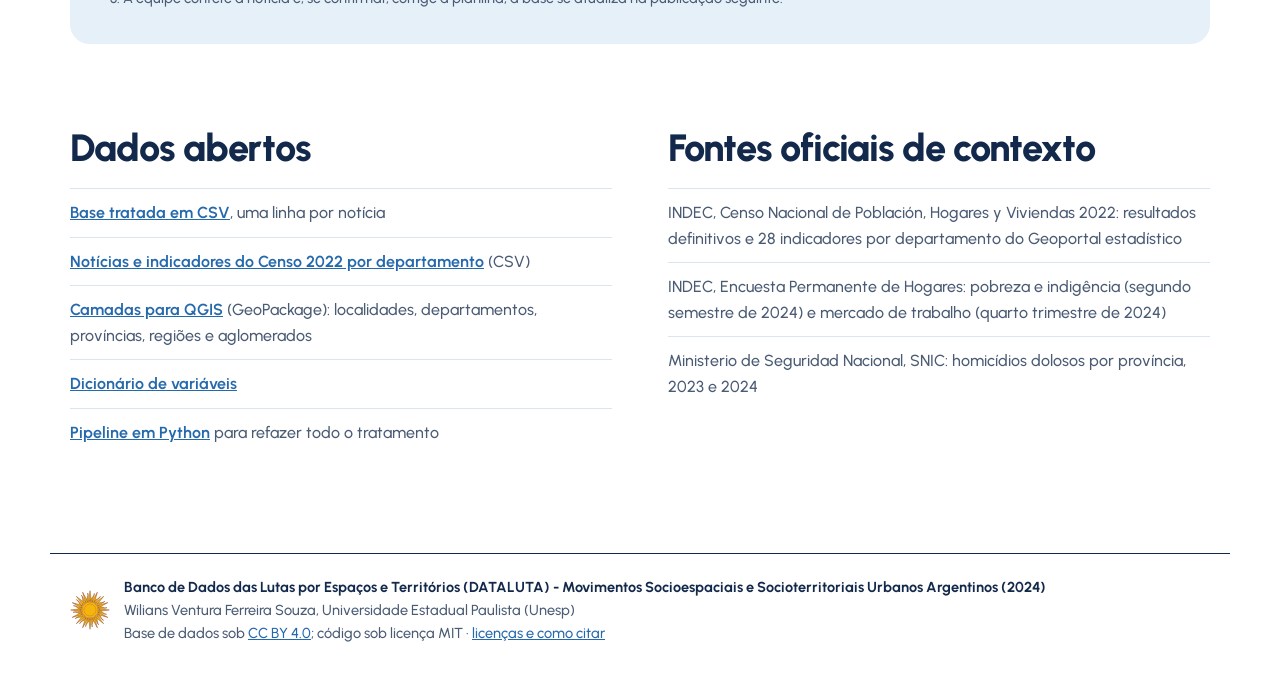
==== commit 6e72dee8: "Novas leituras e história guiada de 2024, sem mudar o que já existia - Contexto: gráfico de funil (P" ====
--- a/index.html
+++ b/index.html
@@ -10,11 +10,11 @@
 <meta property="og:description" content="Quem se mobiliza, por quais objetivos, com que tipo de ação e onde: base interativa de notícias de 2024 com mapas e indicadores oficiais.">
 <meta property="og:type" content="website">
 <link rel="preload" href="assets/fonts/urbanist-latin-wght-normal.woff2" as="font" type="font/woff2" crossorigin>
-<link rel="stylesheet" href="assets/css/fontes.css?v=20261030i">
-<link rel="stylesheet" href="assets/css/inicio.css?v=20261030i">
-<link rel="stylesheet" href="assets/css/mapa-entrada.css?v=20261030i">
-<script src="assets/js/mapa-entrada.js?v=20261030i" defer></script>
-<script src="assets/js/atualizado.js?v=20261030i" defer></script>
+<link rel="stylesheet" href="assets/css/fontes.css?v=20261030j">
+<link rel="stylesheet" href="assets/css/inicio.css?v=20261030j">
+<link rel="stylesheet" href="assets/css/mapa-entrada.css?v=20261030j">
+<script src="assets/js/mapa-entrada.js?v=20261030j" defer></script>
+<script src="assets/js/atualizado.js?v=20261030j" defer></script>
 </head>
 <body>
 <svg width="0" height="0" style="position:absolute" aria-hidden="true"><symbol id="sol" viewBox="-28 -28 56 56"><g fill="#f6b40e" stroke="#85340a" stroke-width=".6" stroke-linejoin="round"><path d="M-1.69 -12.38L0.00 -27.00L1.69 -12.38ZM3.17 -12.09L10.33 -24.94L6.31 -10.79ZM7.56 -9.96L19.09 -19.09L9.96 -7.56ZM10.79 -6.31L24.94 -10.33L12.09 -3.17ZM12.38 -1.69L27.00 0.00L12.38 1.69ZM12.09 3.17L24.94 10.33L10.79 6.31ZM9.96 7.56L19.09 19.09L7.56 9.96ZM6.31 10.79L10.33 24.94L3.17 12.09ZM1.69 12.38L0.00 27.00L-1.69 12.38ZM-3.17 12.09L-10.33 24.94L-6.31 10.79ZM-7.56 9.96L-19.09 19.09L-9.96 7.56ZM-10.79 6.31L-24.94 10.33L-12.09 3.17ZM-12.38 1.69L-27.00 0.00L-12.38 -1.69ZM-12.09 -3.17L-24.94 -10.33L-10.79 -6.31ZM-9.96 -7.56L-19.09 -19.09L-7.56 -9.96ZM-6.31 -10.79L-10.33 -24.94L-3.17 -12.09Z"/><path d="M1.08 -12.45C0.45 -16.99 6.22 -19.01 6.09 -23.22C6.27 -17.94 2.33 -15.83 3.77 -11.92ZM5.76 -11.09C6.92 -15.53 13.02 -15.18 14.51 -19.12C12.66 -14.17 8.21 -13.73 8.04 -9.57ZM9.57 -8.04C12.33 -11.70 17.84 -9.04 20.72 -12.11C17.12 -8.25 12.84 -9.54 11.09 -5.76ZM11.92 -3.77C15.87 -6.09 19.94 -1.53 23.78 -3.26C18.97 -1.07 15.52 -3.90 12.45 -1.08ZM12.45 1.08C16.99 0.45 19.01 6.22 23.22 6.09C17.94 6.27 15.83 2.33 11.92 3.77ZM11.09 5.76C15.53 6.92 15.18 13.02 19.12 14.51C14.17 12.66 13.73 8.21 9.57 8.04ZM8.04 9.57C11.70 12.33 9.04 17.84 12.11 20.72C8.25 17.12 9.54 12.84 5.76 11.09ZM3.77 11.92C6.09 15.87 1.53 19.94 3.26 23.78C1.07 18.97 3.90 15.52 1.08 12.45ZM-1.08 12.45C-0.45 16.99 -6.22 19.01 -6.09 23.22C-6.27 17.94 -2.33 15.83 -3.77 11.92ZM-5.76 11.09C-6.92 15.53 -13.02 15.18 -14.51 19.12C-12.66 14.17 -8.21 13.73 -8.04 9.57ZM-9.57 8.04C-12.33 11.70 -17.84 9.04 -20.72 12.11C-17.12 8.25 -12.84 9.54 -11.09 5.76ZM-11.92 3.77C-15.87 6.09 -19.94 1.53 -23.78 3.26C-18.97 1.07 -15.52 3.90 -12.45 1.08ZM-12.45 -1.08C-16.99 -0.45 -19.01 -6.22 -23.22 -6.09C-17.94 -6.27 -15.83 -2.33 -11.92 -3.77ZM-11.09 -5.76C-15.53 -6.92 -15.18 -13.02 -19.12 -14.51C-14.17 -12.66 -13.73 -8.21 -9.57 -8.04ZM-8.04 -9.57C-11.70 -12.33 -9.04 -17.84 -12.11 -20.72C-8.25 -17.12 -9.54 -12.84 -5.76 -11.09ZM-3.77 -11.92C-6.09 -15.87 -1.53 -19.94 -3.26 -23.78C-1.07 -18.97 -3.90 -15.52 -1.08 -12.45Z"/><circle r="11.5"/></g><circle r="8.4" fill="none" stroke="#85340a" stroke-width=".5" opacity=".55"/></symbol></svg>
@@ -42,6 +42,7 @@
     <div class="acoes">
       <a class="cta" href="base/">Explorar a base interativa</a>
       <a class="cta sec" href="#dados">Baixar os dados</a>
+      <a class="cta sec" href="historia/">A história de 2024</a>
     </div>
     <p class="atualizado" data-atualizado data-resumo="dados/resumo.json" hidden></p>
   </div>
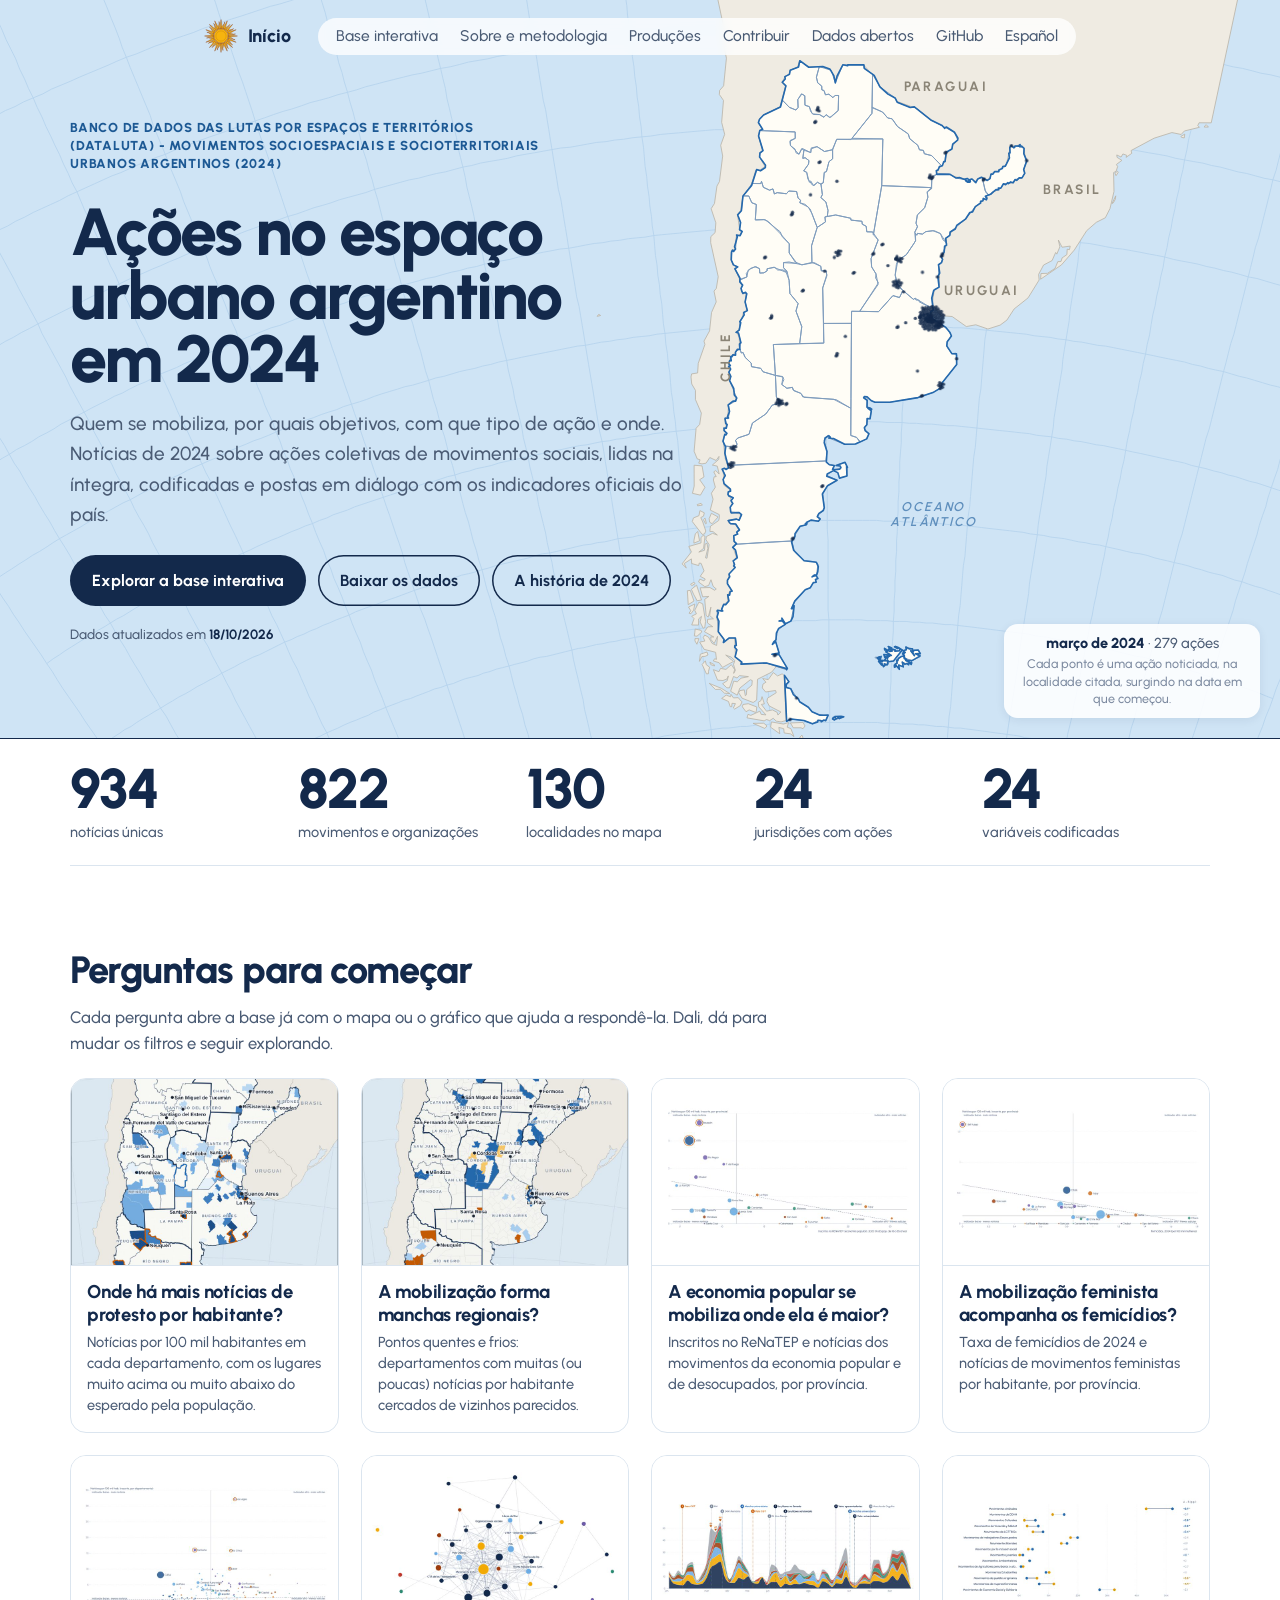
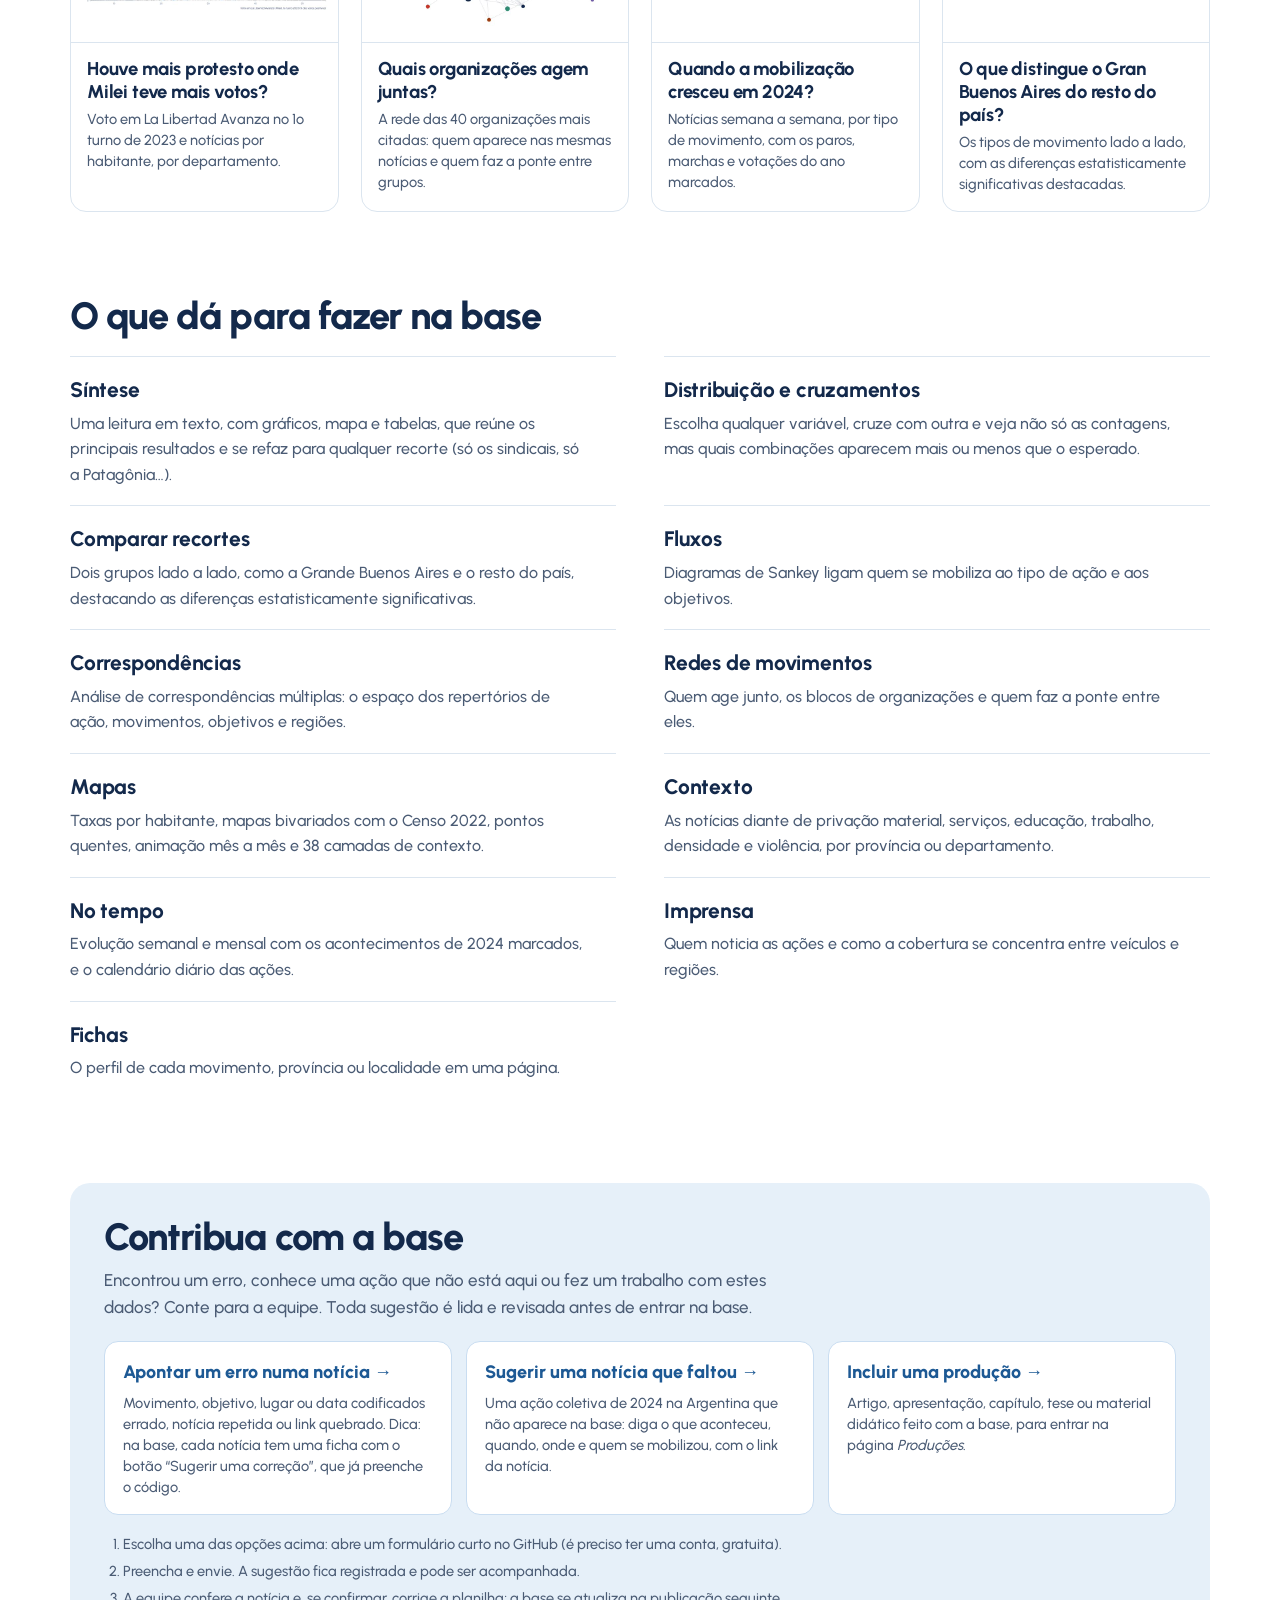
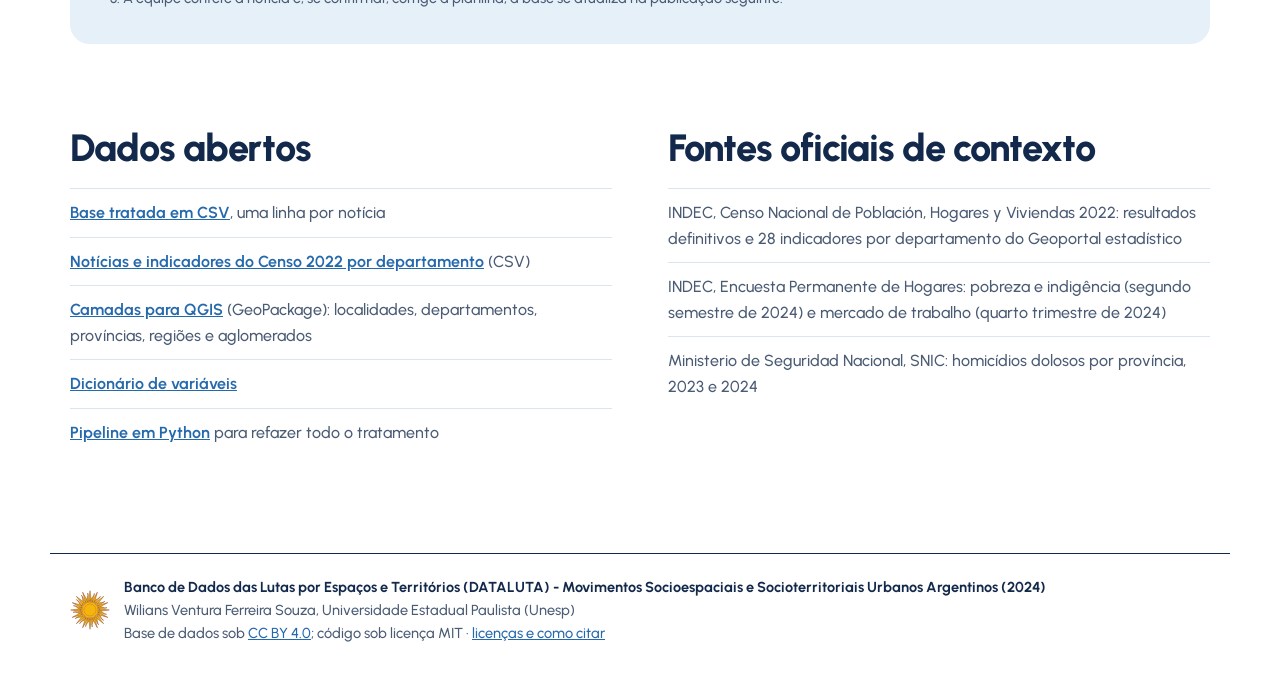
==== commit e37868ec: "Atalhos para as novas leituras, downloads de gráficos e tabelas, e como citar Faixa no topo de cada " ====
--- a/index.html
+++ b/index.html
@@ -10,11 +10,11 @@
 <meta property="og:description" content="Quem se mobiliza, por quais objetivos, com que tipo de ação e onde: base interativa de notícias de 2024 com mapas e indicadores oficiais.">
 <meta property="og:type" content="website">
 <link rel="preload" href="assets/fonts/urbanist-latin-wght-normal.woff2" as="font" type="font/woff2" crossorigin>
-<link rel="stylesheet" href="assets/css/fontes.css?v=20261030j">
-<link rel="stylesheet" href="assets/css/inicio.css?v=20261030j">
-<link rel="stylesheet" href="assets/css/mapa-entrada.css?v=20261030j">
-<script src="assets/js/mapa-entrada.js?v=20261030j" defer></script>
-<script src="assets/js/atualizado.js?v=20261030j" defer></script>
+<link rel="stylesheet" href="assets/css/fontes.css?v=20261030k">
+<link rel="stylesheet" href="assets/css/inicio.css?v=20261030k">
+<link rel="stylesheet" href="assets/css/mapa-entrada.css?v=20261030k">
+<script src="assets/js/mapa-entrada.js?v=20261030k" defer></script>
+<script src="assets/js/atualizado.js?v=20261030k" defer></script>
 </head>
 <body>
 <svg width="0" height="0" style="position:absolute" aria-hidden="true"><symbol id="sol" viewBox="-28 -28 56 56"><g fill="#f6b40e" stroke="#85340a" stroke-width=".6" stroke-linejoin="round"><path d="M-1.69 -12.38L0.00 -27.00L1.69 -12.38ZM3.17 -12.09L10.33 -24.94L6.31 -10.79ZM7.56 -9.96L19.09 -19.09L9.96 -7.56ZM10.79 -6.31L24.94 -10.33L12.09 -3.17ZM12.38 -1.69L27.00 0.00L12.38 1.69ZM12.09 3.17L24.94 10.33L10.79 6.31ZM9.96 7.56L19.09 19.09L7.56 9.96ZM6.31 10.79L10.33 24.94L3.17 12.09ZM1.69 12.38L0.00 27.00L-1.69 12.38ZM-3.17 12.09L-10.33 24.94L-6.31 10.79ZM-7.56 9.96L-19.09 19.09L-9.96 7.56ZM-10.79 6.31L-24.94 10.33L-12.09 3.17ZM-12.38 1.69L-27.00 0.00L-12.38 -1.69ZM-12.09 -3.17L-24.94 -10.33L-10.79 -6.31ZM-9.96 -7.56L-19.09 -19.09L-7.56 -9.96ZM-6.31 -10.79L-10.33 -24.94L-3.17 -12.09Z"/><path d="M1.08 -12.45C0.45 -16.99 6.22 -19.01 6.09 -23.22C6.27 -17.94 2.33 -15.83 3.77 -11.92ZM5.76 -11.09C6.92 -15.53 13.02 -15.18 14.51 -19.12C12.66 -14.17 8.21 -13.73 8.04 -9.57ZM9.57 -8.04C12.33 -11.70 17.84 -9.04 20.72 -12.11C17.12 -8.25 12.84 -9.54 11.09 -5.76ZM11.92 -3.77C15.87 -6.09 19.94 -1.53 23.78 -3.26C18.97 -1.07 15.52 -3.90 12.45 -1.08ZM12.45 1.08C16.99 0.45 19.01 6.22 23.22 6.09C17.94 6.27 15.83 2.33 11.92 3.77ZM11.09 5.76C15.53 6.92 15.18 13.02 19.12 14.51C14.17 12.66 13.73 8.21 9.57 8.04ZM8.04 9.57C11.70 12.33 9.04 17.84 12.11 20.72C8.25 17.12 9.54 12.84 5.76 11.09ZM3.77 11.92C6.09 15.87 1.53 19.94 3.26 23.78C1.07 18.97 3.90 15.52 1.08 12.45ZM-1.08 12.45C-0.45 16.99 -6.22 19.01 -6.09 23.22C-6.27 17.94 -2.33 15.83 -3.77 11.92ZM-5.76 11.09C-6.92 15.53 -13.02 15.18 -14.51 19.12C-12.66 14.17 -8.21 13.73 -8.04 9.57ZM-9.57 8.04C-12.33 11.70 -17.84 9.04 -20.72 12.11C-17.12 8.25 -12.84 9.54 -11.09 5.76ZM-11.92 3.77C-15.87 6.09 -19.94 1.53 -23.78 3.26C-18.97 1.07 -15.52 3.90 -12.45 1.08ZM-12.45 -1.08C-16.99 -0.45 -19.01 -6.22 -23.22 -6.09C-17.94 -6.27 -15.83 -2.33 -11.92 -3.77ZM-11.09 -5.76C-15.53 -6.92 -15.18 -13.02 -19.12 -14.51C-14.17 -12.66 -13.73 -8.21 -9.57 -8.04ZM-8.04 -9.57C-11.70 -12.33 -9.04 -17.84 -12.11 -20.72C-8.25 -17.12 -9.54 -12.84 -5.76 -11.09ZM-3.77 -11.92C-6.09 -15.87 -1.53 -19.94 -3.26 -23.78C-1.07 -18.97 -3.90 -15.52 -1.08 -12.45Z"/><circle r="11.5"/></g><circle r="8.4" fill="none" stroke="#85340a" stroke-width=".5" opacity=".55"/></symbol></svg>
